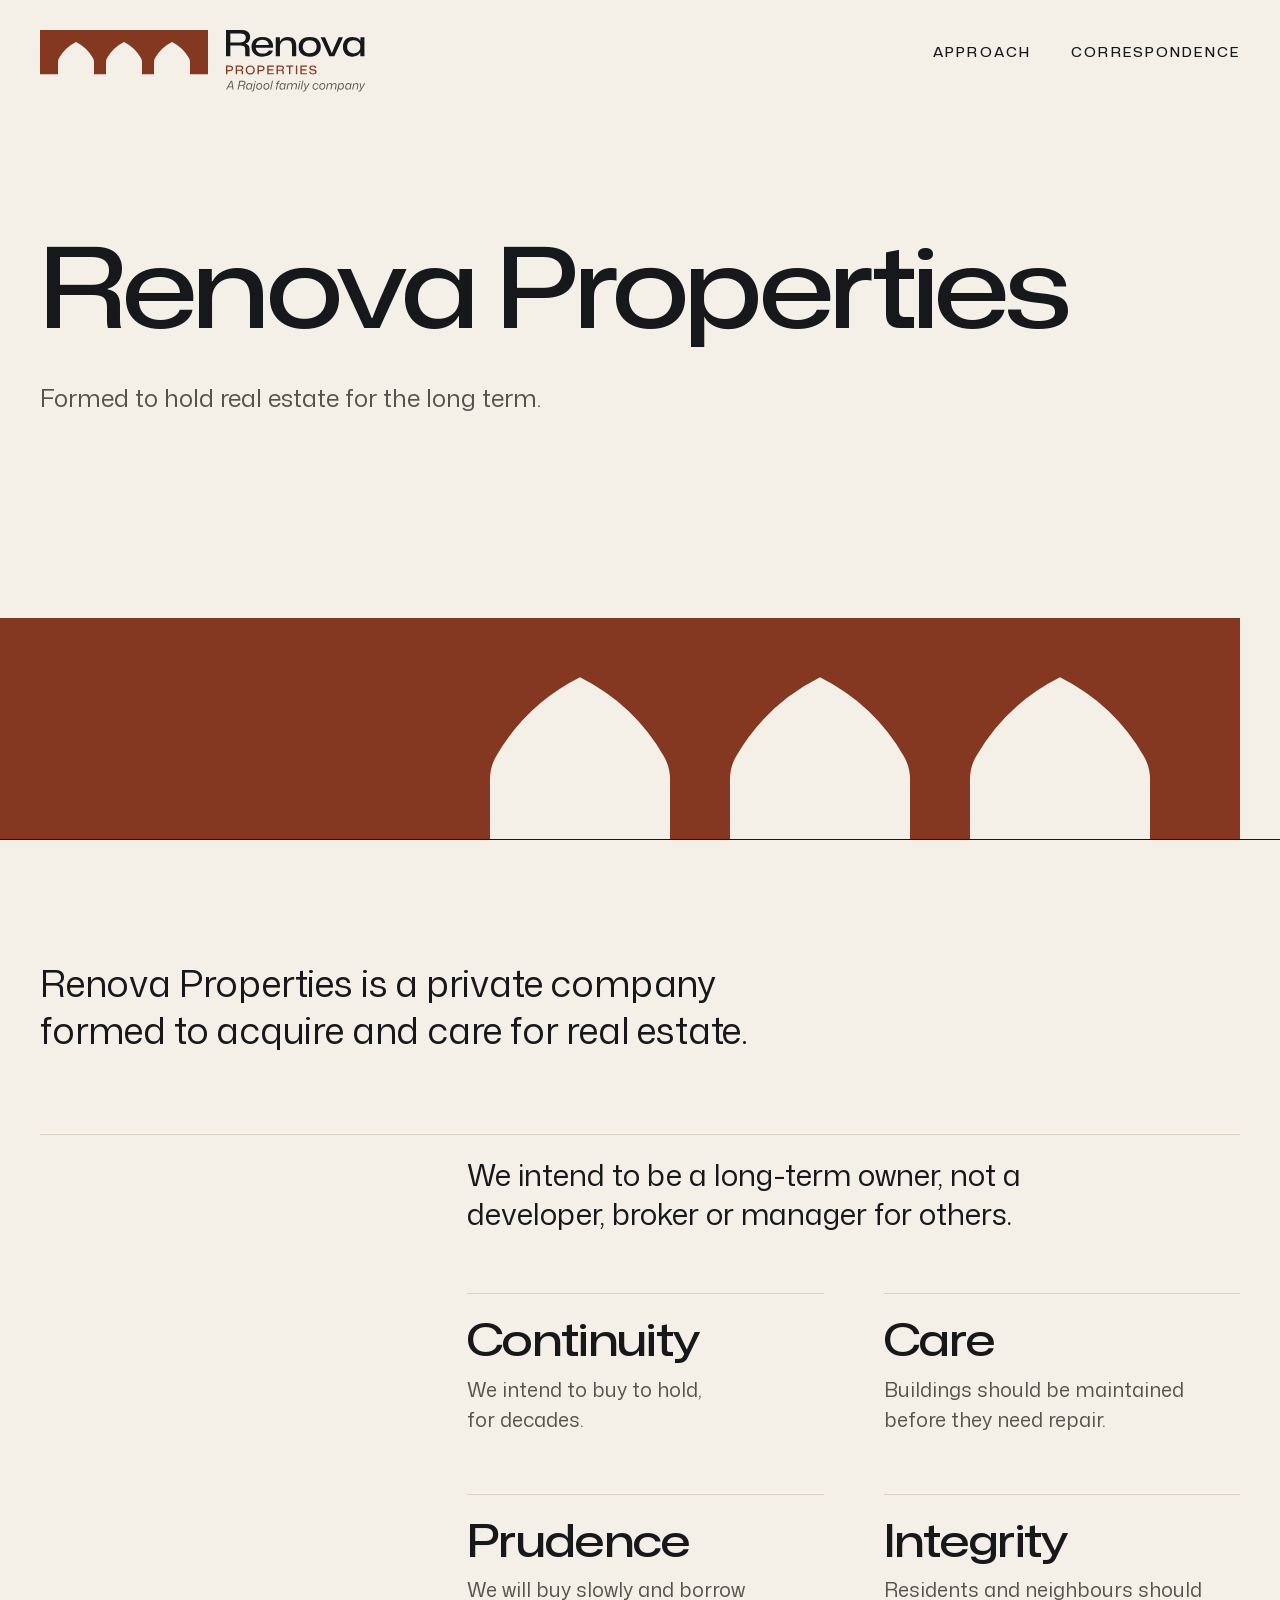
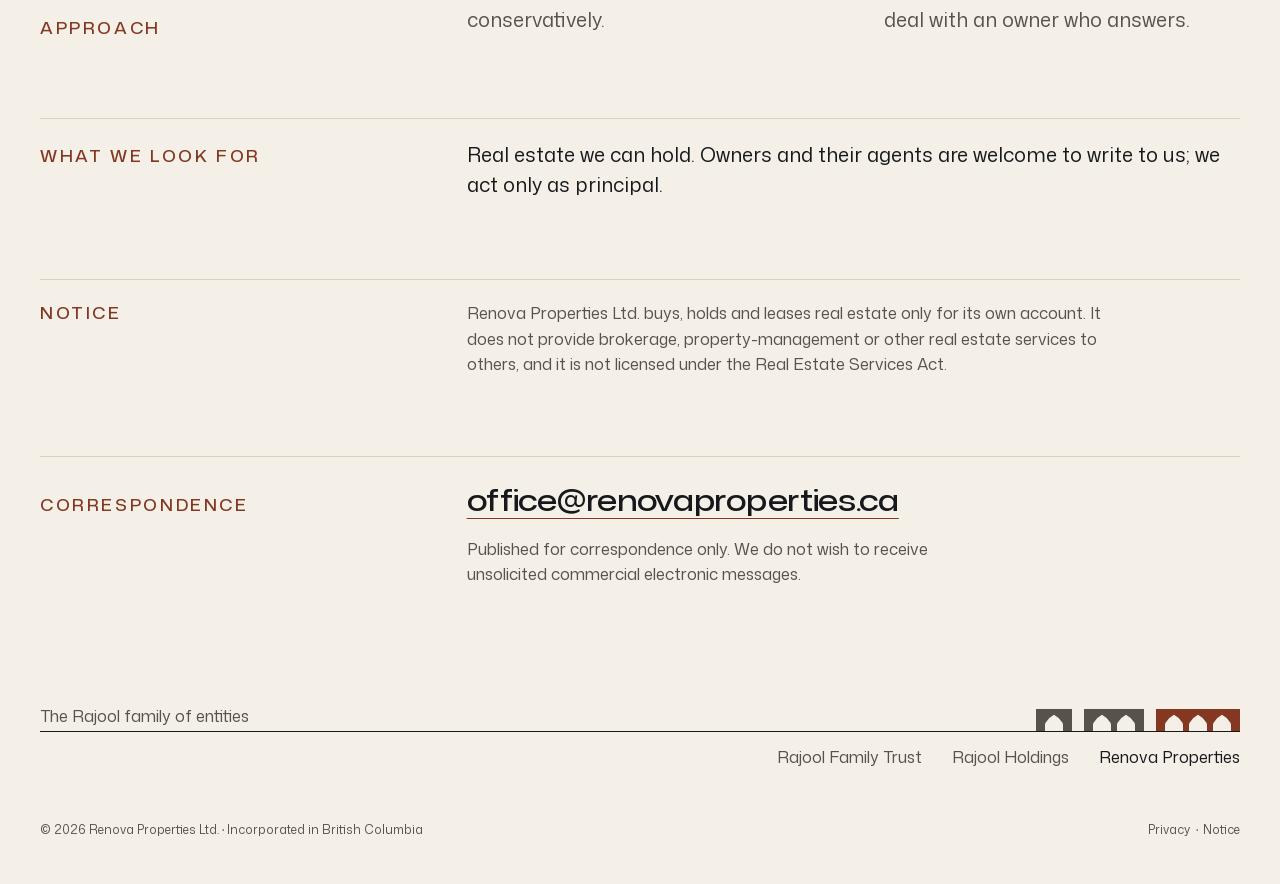
==== index.html @ f74202e7 "Publish site (source 63369d2)" ====
<!doctype html>
<html lang="en-CA">
<head>
<meta charset="utf-8">
<meta http-equiv="Content-Security-Policy" content="default-src 'none'; style-src 'self'; font-src 'self'; img-src 'self'; base-uri 'none'; form-action 'none'; upgrade-insecure-requests">
<meta name="viewport" content="width=device-width, initial-scale=1">
<meta name="referrer" content="strict-origin-when-cross-origin">
<title>Renova Properties</title>
<meta name="description" content="A private British Columbia company formed to acquire, care for and hold real estate for the long term.">
<meta name="robots" content="noindex">
<link rel="canonical" href="https://renovaproperties.ca/">
<meta property="og:type" content="website">
<meta property="og:site_name" content="Renova Properties">
<meta property="og:title" content="Renova Properties">
<meta property="og:description" content="A private British Columbia company formed to acquire, care for and hold real estate for the long term.">
<meta property="og:url" content="https://renovaproperties.ca/">
<meta property="og:locale" content="en_CA">
<meta property="og:image" content="https://renovaproperties.ca/assets/og.png?v=f9cfff2ec0">
<meta property="og:image:type" content="image/png">
<meta property="og:image:width" content="1200">
<meta property="og:image:height" content="630">
<meta property="og:image:alt" content="Renova Properties">
<meta name="twitter:card" content="summary_large_image">
<script type="application/ld+json">{"@context":"https://schema.org","@graph":[{"@type":"Corporation","@id":"https://renovaproperties.ca/#organization","name":"Renova Properties","legalName":"Renova Properties Ltd.","url":"https://renovaproperties.ca/","email":"office\u0040renovaproperties.ca","logo":"https://renovaproperties.ca/apple-touch-icon.png","description":"A private British Columbia company formed to acquire, care for and hold real estate for the long term."},{"@type":"WebSite","@id":"https://renovaproperties.ca/#website","name":"Renova Properties","url":"https://renovaproperties.ca/","publisher":{"@id":"https://renovaproperties.ca/#organization"}}]}</script>
<meta name="color-scheme" content="light dark">
<meta name="theme-color" content="#F4F0E8" media="(prefers-color-scheme: light)">
<meta name="theme-color" content="#111315" media="(prefers-color-scheme: dark)">
<link rel="preload" href="./assets/fonts/monasans-expanded-500-latin.woff2?v=4d032e9714" as="font" type="font/woff2" crossorigin>
<link rel="preload" href="./assets/fonts/monasans-text-400-latin.woff2?v=869398f5a4" as="font" type="font/woff2" crossorigin>
<link rel="stylesheet" href="./assets/site.css?v=4d3940e1ae">
<link rel="icon" href="./favicon.ico?v=f372b1e58c" sizes="32x32">
<link rel="icon" href="./icon.svg?v=c2fe172650" type="image/svg+xml">
<link rel="apple-touch-icon" href="./apple-touch-icon.png?v=fc18b44050">

</head>
<body>
<a class="skip-link" href="#main">Skip to content</a>
<header class="site-header">
<div class="wrap site-header__inner">
<a class="site-mark" href="./" aria-current="page"><svg viewBox="0 0 815 155" width="326" height="62" role="img" aria-label="Renova Properties, a Rajool family company"><title>Renova Properties, a Rajool family company</title><path class="mark" fill="#843821" fill-rule="evenodd" d="M0 110.83V0H420V110.83H375V80.83A22.5 22.5 0 0 0 371.99 69.58A100.44 100.44 0 0 0 330 30A100.44 100.44 0 0 0 288.01 69.58A22.5 22.5 0 0 0 285 80.83V110.83H255V80.83A22.5 22.5 0 0 0 251.99 69.58A100.44 100.44 0 0 0 210 30A100.44 100.44 0 0 0 168.01 69.58A22.5 22.5 0 0 0 165 80.83V110.83H135V80.83A22.5 22.5 0 0 0 131.99 69.58A100.44 100.44 0 0 0 90 30A100.44 100.44 0 0 0 48.01 69.58A22.5 22.5 0 0 0 45 80.83V110.83Z"/><path class="name" fill="#16181B" d="M465 65.76v-65.76h38.7q4.42 0 7.85 0.77t6.04 2.3 4.33 3.74 2.58 4.96 0.85 6q0 6.32-3.11 10.51t-8.8 5.82v0.54q3.61 0.54 5.91 2.17t3.39 4.23q1.08 2.62 1.08 6.32v11.73q0 1.71 0.13 3.29t0.77 3.38h-11q-0.46-1.53-0.59-3.16t-0.14-3.6v-9.93q0-3.42-0.99-5.68t-3.52-3.29-7.12-1.04h-26.61v-8.12h25.79q7.67 0 10.78-3.2t3.12-8.35q0-2.97-1-5.05t-2.84-3.38-4.37-1.89-5.69-0.59h-24.71v57.28zm91.2 0.81q-8.48 0-14.66-3.06t-9.51-8.53-3.34-12.85q0-7.67 3.34-13.22t9.56-8.57 14.52-3.02q8.93 0 15.07 3.29t9.15 9.25q3.03 5.95 2.3 14.25h-43.12q0.19 4.69 2.31 8.03t5.95 5.1 8.88 1.76q5.69 0 9.93-2.21t5.32-5.82h10.28q-0.9 4.78-4.46 8.3t-9.11 5.41-12.41 1.89zm-16.87-27.96l-0.54-0.9h34.01l-0.72 0.81q0.09-4.42-1.89-7.53t-5.55-4.74-8.53-1.62-8.66 1.71-5.73 4.87-2.39 7.4zm50.07 27.15v-47.72h10.19l0.27 9.83h0.64q2.61-5.14 7.89-7.84t11.41-2.71q4.6 0 8.39 1.17t6.54 3.75 4.28 6.85q1.54 4.29 1.54 10.51v26.16h-10.47v-24.35q0-5.42-1.44-8.98t-4.46-5.28-7.72-1.71q-4.96 0-8.7 2.12t-5.82 5.82-2.08 8.75v23.63zm84.98 0.9q-6.32 0-11.42-1.71t-8.75-4.92-5.63-7.75q-1.99-4.56-1.99-10.24 0-7.67 3.48-13.22t9.69-8.52q6.23-2.98 14.62-2.98 6.22 0 11.32 1.67t8.75 4.92 5.64 7.8 1.98 10.33q0 7.48-3.43 13.03t-9.65 8.57-14.61 3.02zm0-8.3q5.32 0 9.2-1.98t5.95-5.68 2.08-8.66q0-3.79-1.18-6.86t-3.42-5.23q-2.26-2.17-5.46-3.29t-7.17-1.13q-5.42 0-9.25 1.98t-5.95 5.73-2.12 8.8q0 3.7 1.21 6.72t3.43 5.18 5.41 3.3q3.21 1.12 7.27 1.12zm48.98 7.4l-21.74-47.72h10.91l11.46 26.34 5.32 13.26h0.63l5.24-13.26 11.45-26.34h10.83l-21.65 47.72zm57.64 0.81q-5.32 0-9.69-1.71t-7.49-4.96-4.83-7.8-1.71-10.15q0-7.58 2.97-13.13t8.35-8.52 12.4-2.98q4.96 0 8.75 1.22t6.5 3.38 4.15 5.05h0.54l0.27-8.93h9.92v47.72h-10.37v-9.38h-0.54q-2.26 4.6-7.45 7.4t-11.77 2.79zm2.98-8.11q5.23 0 8.98-2.08t5.72-5.5q1.99-3.43 1.99-7.4v-3.61q0-3.88-1.99-7.17t-5.72-5.28q-3.75-1.98-8.98-1.98-4.87 0-8.48 1.94t-5.64 5.59-2.03 8.98q0 5.05 2.03 8.79t5.64 5.73 8.48 1.99z"/><path class="descriptor" fill="#843821" d="M465 110.83v-21.87h9.72q2.64 0 4.43 0.84t2.7 2.38 0.91 3.71q0 2.22-0.99 3.78t-2.8 2.37-4.28 0.81h-6.63v-2.64h6.33q2.46 0 3.68-1.16t1.21-3.07q0-2.07-1.29-3.12t-3.6-1.05h-6.66l0.69-0.69v19.71zm24.36 0v-21.87h11.64q1.38 0 2.51 0.25t1.97 0.75q0.86 0.5 1.44 1.2t0.87 1.64 0.29 2.07q0 2.04-1.04 3.43t-2.92 1.94v0.18q1.23 0.21 2.01 0.75t1.13 1.42 0.34 2.12v3.81q0 0.57 0.05 1.14t0.28 1.17h-3.48q-0.18-0.48-0.22-1.05t-0.05-1.29v-3.21q0-1.14-0.33-1.88t-1.17-1.11-2.4-0.37h-7.86v-2.67h7.68q2.46 0 3.48-1.08t1.02-2.76q0-0.99-0.31-1.68t-0.92-1.14-1.42-0.65q-0.83-0.19-1.85-0.19h-7.32v19.08zm36.24 0.27q-2.61 0-4.71-0.78t-3.6-2.25-2.28-3.54-0.78-4.62q0-2.58 0.8-4.65t2.27-3.53q1.49-1.45 3.59-2.23t4.71-0.78 4.69 0.78 3.59 2.25 2.29 3.52q0.8 2.06 0.8 4.64 0 2.55-0.8 4.62t-2.29 3.54-3.59 2.25q-2.08 0.78-4.69 0.78zm0-2.88q2.43 0 4.19-1.01t2.71-2.86 0.96-4.44q0-1.98-0.55-3.53t-1.58-2.61-2.47-1.62q-1.46-0.55-3.26-0.55-2.43 0-4.18 0.97t-2.72 2.84-0.96 4.5q0 1.95 0.55 3.49t1.58 2.63 2.48 1.63q1.45 0.56 3.25 0.56zm18.09 2.61v-21.87h9.72q2.64 0 4.43 0.84t2.7 2.38 0.91 3.71q0 2.22-0.99 3.78t-2.8 2.37-4.28 0.81h-6.63v-2.64h6.33q2.46 0 3.68-1.16t1.21-3.07q0-2.07-1.29-3.12t-3.6-1.05h-6.66l0.69-0.69v19.71zm24.36 0v-21.87h16.62v2.88h-14.04l0.84-0.87v17.85l-0.84-0.87h14.07v2.88zm2.64-9.81v-2.67h12.51v2.67zm20.58 9.81v-21.87h11.64q1.38 0 2.51 0.25t1.98 0.75 1.44 1.2 0.86 1.64q0.29 0.93 0.29 2.07 0 2.04-1.04 3.43t-2.92 1.94v0.18q1.23 0.21 2.01 0.75t1.13 1.42 0.34 2.12v3.81q0 0.57 0.04 1.14t0.29 1.17h-3.48q-0.18-0.48-0.22-1.05t-0.05-1.29v-3.21q0-1.14-0.33-1.88t-1.17-1.11-2.4-0.37h-7.86v-2.67h7.68q2.46 0 3.48-1.08t1.02-2.76q0-0.99-0.32-1.68t-0.91-1.14-1.42-0.65-1.85-0.19h-7.32v19.08zm31.29 0v-19.35h3.42v19.35zm-7.35-18.96v-2.91h18.21v2.91zm24.45 18.96v-21.87h3.42v21.87zm11.25 0v-21.87h16.62v2.88h-14.04l0.84-0.87v17.85l-0.84-0.87h14.07v2.88zm2.64-9.81v-2.67h12.51v2.67zm28.68 10.08q-3.21 0-5.28-0.92t-3.09-2.52-1.08-3.67h3.57q0.06 1.44 0.72 2.46t1.98 1.54 3.27 0.53q1.77 0 3-0.41t1.86-1.2 0.63-1.96q0-1.02-0.36-1.67t-1.11-1.03-1.92-0.66-2.76-0.51q-1.98-0.3-3.52-0.72t-2.61-1.1-1.64-1.72-0.57-2.58q0-1.95 1.07-3.35t3.01-2.14 4.62-0.75 4.56 0.78 2.93 2.22q1.03 1.44 1.09 3.42h-3.48q-0.06-1.35-0.72-2.21t-1.81-1.27-2.72-0.42q-1.59 0-2.7 0.4t-1.71 1.14-0.6 1.79q0 1.2 0.61 1.84t1.97 1.01 3.54 0.69q1.8 0.24 3.33 0.63t2.67 1.08 1.77 1.86 0.63 3.03q0 1.92-1.05 3.36t-3.07 2.23-5.03 0.8z"/><path class="endorsement" fill="#57534C" d="M465 148.83l12.36-21.87h3.12l3.42 21.87h-2.46l-2.46-16.35-0.45-2.94h-0.15l-1.53 2.85-9.24 16.44zm5.34-5.4l1.02-2.04h9.33l0.24 2.04zm23.61 5.4l4.53-21.87h9q1.83 0 3.05 0.48t1.93 1.24 1.02 1.65 0.33 1.77-0.12 1.58q-0.36 1.74-1.59 2.94t-3.09 1.65l-0.03 0.18q1.05 0.33 1.65 0.97t0.75 1.56-0.12 2.15l-0.75 3.51q-0.21 0.96-0.22 1.41t0.07 0.78h-2.55q-0.09-0.36-0.01-0.9t0.25-1.32l0.66-3.24q0.33-1.47 0.06-2.31t-0.94-1.19-1.64-0.34h-8.1l0.42-2.13h7.56q2.01 0 3.33-0.96t1.68-2.61q0.15-0.57 0.12-1.37t-0.4-1.57-1.31-1.29-2.64-0.51h-6.27l-4.11 19.74zm26.88 0.3q-1.32 0-2.35-0.5t-1.77-1.42-1.08-2.21q-0.35-1.27-0.29-2.83 0.09-2.88 1.07-4.98t2.68-3.24 4.02-1.14q1.29 0 2.32 0.46t1.76 1.31 0.99 1.95h0.18l0.84-3.45h2.28l-3.3 15.75h-2.28l0.48-2.76-0.12-0.03q-0.84 1.56-2.28 2.32t-3.15 0.77zm0.99-2.04q1.41 0 2.49-0.57t1.82-1.64 1.03-2.44l0.33-1.62q0.39-1.77 0.02-3.12t-1.4-2.1-2.58-0.75q-1.74 0-2.99 0.91t-1.93 2.52-0.75 3.74q-0.06 1.53 0.41 2.68t1.36 1.77 2.19 0.62zm6.54 6.75l0.39-1.92h1.11q1.29 0 1.92-0.54t0.93-1.92l3.42-16.38h2.4l-3.51 16.8q-0.27 1.35-0.9 2.22t-1.59 1.3-2.25 0.44zm9.72-23.46q-0.63 0-1.02-0.36t-0.39-0.93q0-0.63 0.45-1.04t1.17-0.4q0.63 0 1.02 0.34t0.39 0.95q0 0.63-0.43 1.03t-1.19 0.41zm8.88 18.75q-1.56 0-2.78-0.53t-2.06-1.5q-0.86-0.97-1.26-2.32t-0.29-3q0.09-2.64 1.17-4.67t2.96-3.18 4.33-1.15q1.53 0 2.75 0.52t2.05 1.49 1.23 2.31 0.3 3.03q-0.12 2.64-1.2 4.66t-2.92 3.18-4.28 1.16zm0.15-2.01q1.74 0 3.05-0.92t2.05-2.56 0.84-3.81q0.06-1.2-0.22-2.13t-0.84-1.59-1.35-0.99-1.79-0.33q-1.74 0-3.03 0.9t-2.04 2.55-0.84 3.87q-0.03 1.2 0.24 2.14t0.81 1.58 1.34 0.96 1.78 0.33zm17.94 2.01q-1.56 0-2.77-0.53t-2.07-1.5-1.26-2.32-0.29-3q0.09-2.64 1.17-4.67t2.96-3.18 4.33-1.15q1.53 0 2.75 0.52t2.05 1.49 1.23 2.31 0.3 3.03q-0.12 2.64-1.2 4.66t-2.92 3.18-4.28 1.16zm0.15-2.01q1.74 0 3.05-0.92t2.05-2.56 0.84-3.81q0.06-1.2-0.22-2.13t-0.84-1.59-1.35-0.99-1.79-0.33q-1.74 0-3.03 0.9t-2.04 2.55-0.84 3.87q-0.03 1.2 0.24 2.14t0.81 1.58 1.34 0.96 1.78 0.33zm10.29 1.71l4.53-21.87h2.4l-4.56 21.87zm14.07 0l2.88-13.8h-2.55l0.42-1.95h2.55l0.63-3.03q0.33-1.56 1.35-2.33t2.7-0.76h2.4l-0.42 1.95h-1.62q-0.93 0-1.42 0.37t-0.68 1.22l-0.54 2.58h3.09l-0.42 1.95h-3.09l-2.88 13.8zm14.67 0.3q-1.32 0-2.35-0.5t-1.77-1.42-1.08-2.21q-0.35-1.27-0.29-2.83 0.09-2.88 1.07-4.98t2.68-3.24 4.02-1.14q1.29 0 2.33 0.46t1.75 1.31 0.99 1.95h0.18l0.84-3.45h2.28l-3.3 15.75h-2.28l0.48-2.76-0.12-0.03q-0.84 1.56-2.28 2.32t-3.15 0.77zm0.99-2.04q1.41 0 2.49-0.57t1.82-1.64 1.03-2.44l0.33-1.62q0.39-1.77 0.02-3.12t-1.4-2.1-2.58-0.75q-1.74 0-2.99 0.91t-1.93 2.52-0.75 3.74q-0.06 1.53 0.41 2.68t1.36 1.77 2.19 0.62zm10.95 1.74l3.3-15.75h2.25l-0.45 2.85h0.18q0.93-1.5 2.39-2.33t3.16-0.82q1.86 0 3.08 0.97t1.45 2.81h0.24q1.02-1.95 2.63-2.87t3.43-0.91q1.74 0 2.93 0.79t1.6 2.37-0.09 3.92l-1.86 8.97h-2.4l1.8-8.61q0.36-1.71 0.15-2.91t-1.01-1.83-2.2-0.63q-1.35 0-2.46 0.63t-1.86 1.77-1.08 2.67l-1.86 8.91h-2.43l1.8-8.61q0.36-1.77 0.14-2.96t-0.99-1.8-2.15-0.61q-1.29 0-2.4 0.6t-1.89 1.72-1.11 2.72l-1.86 8.94zm28.47 0l3.27-15.75h2.43l-3.33 15.75zm5.22-18.45q-0.63 0-1.02-0.36t-0.39-0.93q0-0.63 0.45-1.04t1.17-0.4q0.63 0 1.02 0.34t0.39 0.95q0 0.63-0.44 1.03t-1.18 0.41zm1.77 18.45l4.53-21.87h2.4l-4.56 21.87zm5.07 5.01l0.42-2.04h0.9q0.84 0 1.49-0.14t1.15-0.54 0.99-1.21l1.56-2.58-0.06 1.08-2.97-15.33h2.46l1.2 7.5 0.78 4.83h0.18l2.64-4.83 4.05-7.5h2.73l-10.2 17.46q-0.72 1.23-1.51 1.96t-1.83 1.04-2.48 0.3zm31.08-4.71q-1.56 0-2.77-0.51t-2.06-1.49-1.24-2.34q-0.41-1.36-0.29-3.04 0.06-1.77 0.66-3.39t1.68-2.88 2.61-1.98 3.51-0.72q1.83 0 3.23 0.72t2.17 1.99 0.78 2.96h-2.28q-0.03-1.08-0.55-1.91t-1.43-1.29-2.1-0.46q-1.47 0-2.58 0.61t-1.83 1.68-1.09 2.42-0.41 2.82q0 1.53 0.5 2.61t1.42 1.63 2.22 0.56q1.26 0 2.27-0.44t1.71-1.23 1.03-1.9h2.34q-0.36 1.71-1.45 2.95t-2.66 1.94-3.39 0.69zm16.89 0q-1.56 0-2.77-0.53t-2.07-1.5-1.26-2.32-0.29-3q0.09-2.64 1.17-4.67t2.96-3.18 4.33-1.15q1.53 0 2.75 0.52t2.05 1.49 1.23 2.31 0.3 3.03q-0.12 2.64-1.2 4.66t-2.92 3.18-4.28 1.16zm0.15-2.01q1.74 0 3.05-0.92t2.05-2.56 0.84-3.81q0.06-1.2-0.22-2.13t-0.84-1.59-1.35-0.99-1.79-0.33q-1.74 0-3.03 0.9t-2.04 2.55-0.84 3.87q-0.03 1.2 0.24 2.14t0.81 1.58 1.34 0.96 1.78 0.33zm10.29 1.71l3.3-15.75h2.25l-0.45 2.85h0.18q0.93-1.5 2.39-2.33t3.16-0.82q1.86 0 3.08 0.97t1.45 2.81h0.24q1.02-1.95 2.63-2.87t3.43-0.91q1.74 0 2.93 0.79t1.6 2.37-0.09 3.92l-1.86 8.97h-2.4l1.8-8.61q0.36-1.71 0.15-2.91t-1-1.83-2.21-0.63q-1.35 0-2.46 0.63t-1.86 1.77-1.08 2.67l-1.86 8.91h-2.43l1.8-8.61q0.36-1.77 0.14-2.96t-0.99-1.8-2.15-0.61q-1.29 0-2.4 0.6t-1.89 1.72-1.11 2.72l-1.86 8.94zm27.42 5.01l4.32-20.76h2.28l-0.48 2.79h0.12q0.87-1.53 2.31-2.31t3.12-0.78q1.32 0 2.36 0.49t1.77 1.43 1.08 2.2q0.34 1.28 0.28 2.87-0.06 2.85-1.05 4.93t-2.7 3.24-4.02 1.16q-1.26 0-2.31-0.47t-1.75-1.3-1.01-1.95h-0.15l-1.74 8.46zm9.03-6.78q1.74 0 2.99-0.9t1.93-2.52 0.72-3.75q0.06-1.56-0.39-2.69t-1.34-1.75-2.2-0.63q-1.41 0-2.5 0.58t-1.82 1.62-1.02 2.45l-0.33 1.62q-0.36 1.77 0 3.12t1.38 2.1 2.58 0.75zm16.89 2.07q-1.32 0-2.35-0.5t-1.77-1.42-1.08-2.21q-0.35-1.27-0.29-2.83 0.09-2.88 1.07-4.98t2.68-3.24 4.02-1.14q1.29 0 2.33 0.46t1.75 1.31 0.99 1.95h0.18l0.84-3.45h2.28l-3.3 15.75h-2.28l0.48-2.76-0.12-0.03q-0.84 1.56-2.28 2.32t-3.15 0.77zm0.99-2.04q1.41 0 2.49-0.57t1.82-1.64 1.03-2.44l0.33-1.62q0.39-1.77 0.02-3.12t-1.4-2.1-2.58-0.75q-1.74 0-2.98 0.91t-1.94 2.52-0.75 3.74q-0.06 1.53 0.41 2.68t1.36 1.77 2.19 0.62zm10.95 1.74l3.27-15.75h2.22l-0.42 2.85h0.18q0.96-1.59 2.49-2.37t3.12-0.78q1.26 0 2.24 0.45t1.57 1.33 0.78 2.22-0.21 3.14l-1.86 8.91h-2.4l1.8-8.67q0.36-1.71 0.15-2.9t-1-1.81-2.21-0.63q-1.32 0-2.44 0.63t-1.92 1.75-1.1 2.66l-1.89 8.97zm15.21 5.01l0.42-2.04h0.9q0.84 0 1.49-0.14t1.15-0.54 0.99-1.21l1.56-2.58-0.06 1.08-2.97-15.33h2.46l1.2 7.5 0.78 4.83h0.18l2.64-4.83 4.05-7.5h2.73l-10.2 17.46q-0.72 1.23-1.51 1.96t-1.83 1.04-2.48 0.3z"/></svg></a>
<nav class="site-nav" aria-label="Sections">
<ul class="site-nav__list" role="list"><li><a href="./#approach">Approach</a></li><li><a href="./#correspondence">Correspondence</a></li></ul>
<details class="site-menu">
<summary>Menu</summary>
<ul role="list"><li><a href="./#approach">Approach</a></li><li><a href="./#correspondence">Correspondence</a></li></ul>
</details>
</nav>
</div>
</header>

<main id="main" tabindex="-1">
<section class="hero">
<div class="wrap hero__text">
<h1 class="hero__name">Renova Properties</h1>
<p class="hero__line">Formed to hold real&nbsp;estate for the long&nbsp;term.</p>
</div>
<div class="bridge"><div class="wrap bridge__wrap"><svg class="span-bar" viewBox="0 0 420 110.5" aria-hidden="true"><path class="mark" d="M-5000 110.5V0H420V110.5H375V80.5A22.5 22.5 0 0 0 371.99 69.25A100.44 100.44 0 0 0 330 29.67A100.44 100.44 0 0 0 288.01 69.25A22.5 22.5 0 0 0 285 80.5V110.5H255V80.5A22.5 22.5 0 0 0 251.99 69.25A100.44 100.44 0 0 0 210 29.67A100.44 100.44 0 0 0 168.01 69.25A22.5 22.5 0 0 0 165 80.5V110.5H135V80.5A22.5 22.5 0 0 0 131.99 69.25A100.44 100.44 0 0 0 90 29.67A100.44 100.44 0 0 0 48.01 69.25A22.5 22.5 0 0 0 45 80.5V110.5Z"/></svg></div></div>
</section>

<div class="wrap statement">
<p>Renova Properties is a private company formed to acquire and care for real&nbsp;estate.</p>
</div>

<section class="section" id="approach">
<div class="wrap section__grid">
<h2>Approach</h2>
<div class="section__body">
<p class="section__lead">We intend to be a long-term owner, not a developer, broker or manager for others.</p>
<dl class="principles">
<div><dt>Continuity</dt><dd>We intend to buy to hold, for decades.</dd></div>
<div><dt>Care</dt><dd>Buildings should be maintained before they need repair.</dd></div>
<div><dt>Prudence</dt><dd>We will buy slowly and borrow conservatively.</dd></div>
<div><dt>Integrity</dt><dd>Residents and neighbours should deal with an owner who answers.</dd></div>
</dl>
</div>
</div>
</section>

<section class="section" id="what-we-look-for">
<div class="wrap section__grid">
<h2>What we look for</h2>
<div class="prose"><p>Real estate we can hold. Owners and their agents are welcome to write to us; we act only as principal.</p></div>
</div>
</section>

<section class="section section--small" id="notice">
<div class="wrap section__grid">
<h2>Notice</h2>
<div class="prose"><p>Renova Properties Ltd. buys, holds and leases real estate only for its own account. It does not provide brokerage, property-management or other real estate services to others, and it is not licensed under the Real Estate Services Act.</p></div>
</div>
</section>

<section class="section" id="correspondence">
<div class="wrap section__grid">
<h2>Correspondence</h2>
<div class="prose">
<p class="mailbox"><a href="&#109;&#97;&#105;&#108;&#116;&#111;&#58;&#111;&#102;&#102;&#105;&#99;&#101;&#64;&#114;&#101;&#110;&#111;&#118;&#97;&#112;&#114;&#111;&#112;&#101;&#114;&#116;&#105;&#101;&#115;&#46;&#99;&#97;">&#111;&#102;&#102;&#105;&#99;&#101;&#64;&#114;&#101;&#110;&#111;&#118;&#97;&#112;&#114;&#111;&#112;&#101;&#114;&#116;&#105;&#101;&#115;&#46;&#99;&#97;</a></p>
<p class="casl">Published for correspondence only. We do not wish to receive unsolicited commercial electronic messages.</p>

</div>
</div>
</section>


</main>
<footer class="site-footer">
<div class="wrap">
<div class="family">
<p class="family__line">The Rajool family of entities</p>
<svg class="family__strip" viewBox="0 0.83 1020 110" width="204" height="22" aria-hidden="true"><path class="mark trust" fill="#1F5544" fill-rule="evenodd" d="M0 110.83V0H180V110.83H135V80.83A22.5 22.5 0 0 0 131.99 69.58A100.44 100.44 0 0 0 90 30A100.44 100.44 0 0 0 48.01 69.58A22.5 22.5 0 0 0 45 80.83V110.83Z"/><path class="mark holdings" fill="#2A3F86" fill-rule="evenodd" d="M240 110.83V0H540V110.83H495V80.83A22.5 22.5 0 0 0 491.99 69.58A100.44 100.44 0 0 0 450 30A100.44 100.44 0 0 0 408.01 69.58A22.5 22.5 0 0 0 405 80.83V110.83H375V80.83A22.5 22.5 0 0 0 371.99 69.58A100.44 100.44 0 0 0 330 30A100.44 100.44 0 0 0 288.01 69.58A22.5 22.5 0 0 0 285 80.83V110.83Z"/><path class="mark renova current" fill="#843821" fill-rule="evenodd" d="M600 110.83V0H1020V110.83H975V80.83A22.5 22.5 0 0 0 971.99 69.58A100.44 100.44 0 0 0 930 30A100.44 100.44 0 0 0 888.01 69.58A22.5 22.5 0 0 0 885 80.83V110.83H855V80.83A22.5 22.5 0 0 0 851.99 69.58A100.44 100.44 0 0 0 810 30A100.44 100.44 0 0 0 768.01 69.58A22.5 22.5 0 0 0 765 80.83V110.83H735V80.83A22.5 22.5 0 0 0 731.99 69.58A100.44 100.44 0 0 0 690 30A100.44 100.44 0 0 0 648.01 69.58A22.5 22.5 0 0 0 645 80.83V110.83Z"/></svg>
</div>
<ul class="family__names" role="list"><li><a href="https://rajoolfamilytrust.ca/">Rajool Family Trust</a></li><li><a href="https://rajoolholdings.ca/">Rajool Holdings</a></li><li><a href="https://renovaproperties.ca/" aria-current="page">Renova Properties</a></li></ul>
<div class="legal">
<p class="legal__name"><span>© 2026 Renova Properties Ltd.</span><span class="sep"> · </span><span>Incorporated in British Columbia</span></p>
<ul class="legal__links" role="list">
<li><a href="./privacy/">Privacy</a></li>
<li><a href="./#notice">Notice</a></li>
</ul>
</div>
</div>
</footer>

</body>
</html>
---- assets/site.css ----
@layer reset, tokens, base, layout, components, utilities;
@font-face {
  font-family: "Mona Sans Expanded";
  font-style: normal;
  font-weight: 500;
  font-display: swap;
  src: url("fonts/monasans-expanded-500-latin-ext.woff2?v=0ff20db045") format("woff2");
  unicode-range: U+0100-02BA, U+02BD-02C5, U+02C7-02CC, U+02CE-02D7, U+02DD-02FF, U+0304, U+0308, U+0329, U+1D00-1DBF, U+1E00-1E9F, U+1EF2-1EFF, U+2020, U+20A0-20AB, U+20AD-20C4, U+2113, U+2C60-2C7F, U+A720-A7FF;
}
@font-face {
  font-family: "Mona Sans Expanded";
  font-style: normal;
  font-weight: 500;
  font-display: swap;
  src: url("fonts/monasans-expanded-500-latin.woff2?v=4d032e9714") format("woff2");
  unicode-range: U+0000-00FF, U+0131, U+0152-0153, U+02BB-02BC, U+02C6, U+02DA, U+02DC, U+0304, U+0308, U+0329, U+2000-206F, U+20AC, U+2122, U+2191, U+2193, U+2212, U+2215, U+FEFF, U+FFFD;
}
@font-face {
  font-family: "Mona Sans SemiExpanded";
  font-style: normal;
  font-weight: 500;
  font-display: swap;
  src: url("fonts/monasans-semiexpanded-500-latin-ext.woff2?v=015ec00944") format("woff2");
  unicode-range: U+0100-02BA, U+02BD-02C5, U+02C7-02CC, U+02CE-02D7, U+02DD-02FF, U+0304, U+0308, U+0329, U+1D00-1DBF, U+1E00-1E9F, U+1EF2-1EFF, U+2020, U+20A0-20AB, U+20AD-20C4, U+2113, U+2C60-2C7F, U+A720-A7FF;
}
@font-face {
  font-family: "Mona Sans SemiExpanded";
  font-style: normal;
  font-weight: 500;
  font-display: swap;
  src: url("fonts/monasans-semiexpanded-500-latin.woff2?v=79d76f1848") format("woff2");
  unicode-range: U+0000-00FF, U+0131, U+0152-0153, U+02BB-02BC, U+02C6, U+02DA, U+02DC, U+0304, U+0308, U+0329, U+2000-206F, U+20AC, U+2122, U+2191, U+2193, U+2212, U+2215, U+FEFF, U+FFFD;
}
@font-face {
  font-family: "Mona Sans";
  font-style: normal;
  font-weight: 400;
  font-display: swap;
  src: url("fonts/monasans-text-400-latin-ext.woff2?v=d0cb6b23a5") format("woff2");
  unicode-range: U+0100-02BA, U+02BD-02C5, U+02C7-02CC, U+02CE-02D7, U+02DD-02FF, U+0304, U+0308, U+0329, U+1D00-1DBF, U+1E00-1E9F, U+1EF2-1EFF, U+2020, U+20A0-20AB, U+20AD-20C4, U+2113, U+2C60-2C7F, U+A720-A7FF;
}
@font-face {
  font-family: "Mona Sans";
  font-style: normal;
  font-weight: 400;
  font-display: swap;
  src: url("fonts/monasans-text-400-latin.woff2?v=869398f5a4") format("woff2");
  unicode-range: U+0000-00FF, U+0131, U+0152-0153, U+02BB-02BC, U+02C6, U+02DA, U+02DC, U+0304, U+0308, U+0329, U+2000-206F, U+20AC, U+2122, U+2191, U+2193, U+2212, U+2215, U+FEFF, U+FFFD;
}
@layer tokens {
:root {
  color-scheme: light dark;
  --paper:         oklch(95.6% 0.011 84.6);
  --paper-raised:  oklch(98.3% 0.006 84.6);
  --stone:         oklch(86.3% 0.019 83.1);
  --ink-2:         oklch(44.4% 0.012 81.8);
  --ink:           oklch(20.8% 0.007 258.4);
  --night:         oklch(18.5% 0.005 248.1);
  --night-raised:  oklch(23.3% 0.007 248.1);
  --night-stone:   oklch(35.8% 0.007 248.0);
  --night-ink-2:   oklch(71.4% 0.018 84.6);
  --night-ink:     oklch(92.7% 0.016 82.8);
  --cypress-700:   oklch(40.8% 0.064 169.3);
  --cypress-300:   oklch(76.4% 0.060 165.0);
  --lapis-700:     oklch(39.3% 0.122 268.0);
  --lapis-300:     oklch(77.6% 0.080 270.9);
  --brick-700:     oklch(44.0% 0.111 37.4);
  --brick-300:     oklch(75.7% 0.102 44.2);
  --cypress-wash:  oklch(92.5% 0.022 169.3);
  --lapis-wash:    oklch(92.5% 0.022 268.0);
  --brick-wash:    oklch(92.5% 0.022 37.4);
  --cypress: var(--cypress-700);
  --lapis:   var(--lapis-700);
  --brick:   var(--brick-700);
  --bg:          var(--paper);
  --bg-raised:   var(--paper-raised);
  --text:        var(--ink);
  --text-2:      var(--ink-2);
  --rule-color:  var(--stone);
  --on-accent:   var(--paper);
  --theme-color: #F4F0E8;
  --font-display: "Mona Sans Expanded", "Helvetica Neue", Arial, ui-sans-serif, system-ui, sans-serif;
  --font-caps:    "Mona Sans SemiExpanded", "Helvetica Neue", Arial, ui-sans-serif, system-ui, sans-serif;
  --font-text:    "Mona Sans", ui-sans-serif, system-ui, -apple-system, "Segoe UI", "Helvetica Neue", Arial, sans-serif;
  --weight-display: 500;
  --weight-caps:    500;
  --weight-text:    400;
  --weight-regular: 400;
  --weight-medium:  500;
  --tracking-hero:    clamp(-0.025em, 0.0047rem - 0.1652vw, -0.01em);
  --tracking-display: -0.015em;
  --tracking-heading: -0.01em;
  --tracking-caps:    0.16em;
  --tracking-caps-tight: 0.12em;
  --leading-display: 1.02;
  --leading-tight: 1.1;
  --leading-snug:  1.3;
  --leading-body:  1.5;
  --measure:       64ch;
  --measure-lead:  36ch;
  --step--2: clamp(0.7762rem, 0.7539rem + 0.0988vw, 0.8330rem);
  --step--1: clamp(0.9081rem, 0.8642rem + 0.1953vw, 1.0204rem);
  --step-0:  clamp(1.0625rem, 0.9891rem + 0.3261vw, 1.2500rem);
  --step-1:  clamp(1.2431rem, 1.1304rem + 0.5011vw, 1.5312rem);
  --step-2:  clamp(1.4545rem, 1.2896rem + 0.7327vw, 1.8758rem);
  --step-3:  clamp(1.7017rem, 1.4685rem + 1.0367vw, 2.2978rem);
  --step-4:  clamp(1.9910rem, 1.6686rem + 1.4328vw, 2.8148rem);
  --step-5:  clamp(2.3295rem, 1.8917rem + 1.9456vw, 3.4482rem);
  --step-6:  clamp(2.7255rem, 2.1391rem + 2.6062vw, 4.2240rem);
  --step-7:  clamp(3.2500rem, 2.5261rem + 3.2174vw, 5.1000rem);
  --hero-name: clamp(3.2500rem, 1.7826rem + 6.5217vw, 7.0000rem);
  --space-3xs: clamp(0.2656rem, 0.2473rem + 0.0815vw, 0.3125rem);
  --space-2xs: clamp(0.5312rem, 0.4946rem + 0.1630vw, 0.6250rem);
  --space-xs:  clamp(0.7969rem, 0.7418rem + 0.2446vw, 0.9375rem);
  --space-s:   clamp(1.0625rem, 0.9891rem + 0.3261vw, 1.2500rem);
  --space-m:   clamp(1.5938rem, 1.4837rem + 0.4891vw, 1.8750rem);
  --space-l:   clamp(2.1250rem, 1.9783rem + 0.6522vw, 2.5000rem);
  --space-xl:  clamp(3.1875rem, 2.9674rem + 0.9783vw, 3.7500rem);
  --space-2xl: clamp(4.2500rem, 3.9565rem + 1.3043vw, 5.0000rem);
  --space-3xl: clamp(6.3750rem, 5.9348rem + 1.9565vw, 7.5000rem);
  --space-2xs-s:  clamp(0.5312rem, 0.2500rem + 1.2500vw, 1.2500rem);
  --space-s-l:    clamp(1.0625rem, 0.5000rem + 2.5000vw, 2.5000rem);
  --space-m-xl:   clamp(1.5938rem, 0.7500rem + 3.7500vw, 3.7500rem);
  --space-l-2xl:  clamp(2.1250rem, 1.0000rem + 5.0000vw, 5.0000rem);
  --space-xl-3xl: clamp(3.1875rem, 1.5000rem + 7.5000vw, 7.5000rem);
  --gutter: max(1rem, var(--space-s-l));
  --mark-header: 2.7706rem;
  --mark-footer: 1.3854rem;
  --mark-clear: 0.2707;
  --rule-hair:  1px;
  --rule:       1px;
  --rule-heavy: 2px;
  --radius-0: 0;
  --radius-s: 2px;
  --radius-round: 999px;
  --focus-width:  2px;
  --focus-offset: 3px;
  --focus-ring: var(--focus-width) solid var(--accent);
  --dur-1: 120ms;
  --dur-2: 200ms;
  --dur-3: 320ms;
  --ease-out: cubic-bezier(0.2, 0, 0, 1);
  --ease-in-out: cubic-bezier(0.4, 0, 0.2, 1);
}
:where(:root) {
  --accent:      var(--text);
  --accent-wash: var(--rule-color);
}
@media (prefers-color-scheme: dark) {
  :root {
    --cypress: var(--cypress-300);
    --lapis:   var(--lapis-300);
    --brick:   var(--brick-300);
    --cypress-wash: oklch(26% 0.035 169.3);
    --lapis-wash:   oklch(26% 0.035 268.0);
    --brick-wash:   oklch(26% 0.035 37.4);
    --bg:          var(--night);
    --bg-raised:   var(--night-raised);
    --text:        var(--night-ink);
    --text-2:      var(--night-ink-2);
    --rule-color:  var(--night-stone);
    --on-accent:   var(--night);
    --theme-color: #111315;
  }
}
@media (prefers-reduced-motion: reduce) {
  :root { --dur-1: 0ms; --dur-2: 0ms; --dur-3: 0ms; }
}
@media (forced-colors: active) {
  :root { --focus-ring: var(--focus-width) solid Highlight; }
}
@media print {
  :root {
    color-scheme: light;
    --cypress: var(--cypress-700);
    --lapis:   var(--lapis-700);
    --brick:   var(--brick-700);
    --bg: #FFFFFF; --bg-raised: #FFFFFF; --text: #000000; --text-2: var(--ink-2);
    --rule-color: var(--stone); --on-accent: #FFFFFF;
  }
}
}
@layer tokens {
  :root {
    --content-max: 75rem;
    --u-header: 0.25rem;
    --u-footer: 0.125rem;
    --u-hero: 1.25rem;
    --hero-share: 1;
    --hero-lead: 6;
    --header-pad: var(--space-m);
    --header-extra: 0px;
    --header-block: calc(var(--header-pad) + var(--lockup-family-units) * var(--u-header) / 10 + var(--header-extra));
    --hero-below: var(--space-xl);
  }
  @media (width < 22.5rem) {
    :root { --u-header: min(0.25rem, (100vw - 2 * var(--gutter)) * 10 / var(--lockup-small-wunits)); }
  }
}
@layer reset {
  *, *::before, *::after { box-sizing: border-box; }
  html { -webkit-text-size-adjust: 100%; text-size-adjust: 100%; }
  body, h1, h2, h3, p, ul, ol, dl, dd, figure { margin: 0; }
  ul[role="list"], ol[role="list"] { list-style: none; padding: 0; }
  svg { display: block; }
  a { color: inherit; }
}
@layer base {
  html {
    background: var(--bg);
    color: var(--text);
    font-family: var(--font-text);
    font-synthesis: none;
    font-size: 100%;
    line-height: var(--leading-body);
    hanging-punctuation: first;
    scroll-padding-block-start: var(--space-m);
  }
  body {
    min-block-size: 100svh;
    display: flex;
    flex-direction: column;
    font-size: var(--step-0);
    font-kerning: normal;
    font-variant-ligatures: common-ligatures;
  }
  main { flex: 1 0 auto; }
  [tabindex="-1"]:focus { outline: none; }
  h1, h2, h3 {
    font-family: var(--font-display);
    font-weight: var(--weight-display);
    line-height: var(--leading-tight);
    letter-spacing: var(--tracking-heading);
    text-wrap: balance;
    overflow-wrap: break-word;
  }
  h1 { font-size: var(--step-5); letter-spacing: var(--tracking-display); }
  h2 { font-size: var(--step-3); }
  h3 { font-size: var(--step-2); }
  p, li, dd { text-wrap: pretty; }
  a {
    text-decoration-line: underline;
    text-decoration-thickness: 1px;
    text-underline-offset: 0.22em;
    text-decoration-color: var(--accent);
  }
  a:hover { text-decoration-thickness: 2px; }
  :focus-visible {
    outline: var(--focus-ring);
    outline-offset: var(--focus-offset);
  }
  ::selection { background: var(--accent-wash); color: var(--text); }
}
@layer layout {
  .wrap {
    inline-size: min(100% - 2 * var(--gutter), var(--content-max));
    margin-inline: auto;
  }
  .section { padding-block: var(--space-l-2xl) 0; }
  .section__grid {
    display: grid;
    gap: var(--space-s) var(--space-l);
    padding-block-start: var(--space-s);
    border-block-start: var(--rule-hair) solid var(--rule-color);
  }
  @media (width >= 56rem) {
    .section__grid { grid-template-columns: minmax(0, 1fr) minmax(0, 2fr); align-items: baseline; }
  }
  .section__grid > h2 {
    font: var(--weight-caps) var(--step--1)/1.3 var(--font-caps);
    letter-spacing: var(--tracking-caps);
    text-transform: uppercase;
    color: var(--accent);
  }
  .prose { max-inline-size: var(--measure); }
  .prose > * + * { margin-block-start: var(--space-s); }
}
@layer components {
  .skip-link {
    position: absolute;
    inset-block-start: var(--space-2xs);
    inset-inline-start: var(--gutter);
    z-index: 3;
    padding: var(--space-2xs) var(--space-xs);
    background: var(--text);
    color: var(--bg);
    font: var(--weight-caps) var(--step--1)/1.2 var(--font-caps);
    text-decoration: none;
  }
  .skip-link:not(:focus) {
    clip-path: inset(50%);
    block-size: 1px;
    inline-size: 1px;
    overflow: hidden;
    white-space: nowrap;
  }
  .site-header {
    position: relative;
    z-index: 2;
    block-size: var(--header-block);
    padding-block-start: var(--header-pad);
  }
  .site-header__inner {
    --nav-drop: calc(var(--lockup-small-band) * var(--u-header) / 10 - 1.375rem);
    display: flex;
    flex-wrap: wrap;
    align-items: flex-start;
    justify-content: space-between;
    gap: calc(var(--space-2xs) - var(--nav-drop)) max(var(--space-2xs), 3 * var(--u-header));
  }
  @supports (margin-top: round(1.5px, 1px)) {
    .site-header__inner { --nav-drop: round(calc(var(--lockup-small-band) * var(--u-header) / 10 - 1.375rem), 1px); }
  }
  .site-mark { display: block; flex: none; }
  .site-mark:focus-visible { outline-offset: calc(3 * var(--u-header)); }
  .site-mark svg {
    block-size: calc(var(--lockup-small-units) * var(--u-header) / 10);
    inline-size: auto;
  }
  .site-mark .mark, .site-mark .descriptor { fill: var(--accent); }
  .site-mark .name { fill: var(--text); }
  .site-mark .endorsement { fill: var(--text-2); }
  .site-nav { margin-block-start: var(--nav-drop); margin-inline-start: auto; }
  .site-nav__list { display: flex; flex-wrap: wrap; column-gap: var(--space-l); }
  .site-nav a, .site-menu summary {
    display: flex;
    align-items: center;
    min-block-size: 2.75rem;
    font: var(--weight-caps) max(0.8125rem, var(--step--2))/1 var(--font-caps);
    letter-spacing: var(--tracking-caps);
    text-transform: uppercase;
    text-decoration-color: transparent;
    text-underline-offset: 0.5em;
  }
  .site-nav a:hover { text-decoration-color: var(--accent); text-decoration-thickness: 1px; }
  .site-menu { display: none; }
  .site-menu summary {
    gap: 0.4em;
    letter-spacing: 0.1em;
    list-style: none;
    cursor: pointer;
  }
  .site-menu summary::-webkit-details-marker { display: none; }
  .site-menu summary::after {
    content: "";
    inline-size: 0.75rem;
    block-size: 0.4375rem;
    border-block: 1.5px solid currentColor;
  }
  .site-menu[open] summary::after { block-size: 0; border-block-end: 0; }
  .site-menu ul {
    position: absolute;
    inset-inline: 0;
    inset-block-start: 100%;
    min-block-size: calc(100svh - var(--header-block));
    padding: var(--space-2xs) var(--gutter) var(--space-m);
    background: var(--bg);
    border-block-end: var(--rule-hair) solid var(--rule-color);
  }
  .site-menu li + li { border-block-start: var(--rule-hair) solid var(--rule-color); }
  .site-menu ul a {
    display: block;
    padding-block: var(--space-s);
    font: var(--weight-display) var(--step-2)/1.2 var(--font-display);
    letter-spacing: var(--tracking-heading);
    text-transform: none;
    text-decoration-color: transparent;
  }
  @media (width < 48rem) {
    .site-nav__list { display: none; }
    .site-menu { display: block; }
  }
  .hero {
    display: grid;
    grid-template-rows: minmax(var(--space-m), 2fr) auto minmax(var(--space-xl), 3fr) auto;
    min-block-size: min(calc(100svh - var(--header-block)), 60rem);
    padding-block-end: var(--hero-below);
  }
  .hero__text { grid-row: 2; }
  .hero > .bridge { grid-row: 4; }
  .hero__name {
    font-size: var(--hero-name);
    line-height: var(--leading-display);
    letter-spacing: -0.025em;
  }
  .hero__line {
    margin-block-start: var(--space-s-l);
    text-wrap: balance;
    font-size: var(--step-1);
    line-height: var(--leading-snug);
    color: var(--text-2);
  }
  @media (width < 64rem) {
    .hero__name { letter-spacing: -0.018em; }
  }
  @media (width < 64rem) {
    .hero { display: block; min-block-size: 0; padding-block: var(--space-xl) 0; }
    .hero > .bridge { margin-block-start: var(--space-xl); }
    .statement { padding-block-start: var(--space-xl); }
  }
  @media (width < 40rem) {
    .hero { padding-block-start: var(--space-l); }
    .hero > .bridge { margin-block-start: var(--space-l); }
    .statement { padding-block-start: var(--space-l); }
    .hero__name { font-size: var(--hero-name-phone, var(--hero-name)); letter-spacing: -0.01em; }
    .hero__line { font-size: var(--step-2); line-height: 1.25; max-inline-size: 15em; }
  }
  .bridge { container-type: inline-size; overflow-x: clip; }
  .bridge__wrap { display: flex; justify-content: flex-end; }
  .bridge::after {
    content: "";
    display: block;
    block-size: var(--rule);
    background: var(--text);
  }
  .span-bar, .span-art {
    --reach: calc((100cqi + min(100cqi - 2 * var(--gutter), var(--content-max))) / 2);
    --u-fit: calc(var(--reach) * var(--hero-share) / var(--span-units));
    --u: min(var(--u-hero), var(--u-fit));
    flex: none;
    inline-size: calc(var(--u) * var(--span-units));
    block-size: auto;
    overflow: visible;
  }
  @media (width >= 48rem) {
    .span-bar, .span-art { --u-fit: calc(var(--reach) / (var(--span-units) + var(--hero-lead))); }
  }
  @supports (inline-size: round(down, 3px, 2px)) {
    .span-bar, .span-art { --u: round(down, min(var(--u-hero), var(--u-fit)), 2px); }
  }
  .span-bar .mark, .span-art .mark { fill: var(--accent); }
  @media (width >= 48rem) and (height <= 43rem) {
    .hero__line { margin-block-start: var(--space-s); }
    :root { --hero-below: var(--space-l); }
  }
  @media (width >= 48rem) and (height <= 38rem) {
    :root { --u-hero: 1rem; }
  }
  .statement { padding-block-start: var(--space-xl); }
  .statement p {
    max-inline-size: 23em;
    font-size: var(--step-3);
    line-height: 1.28;
    letter-spacing: -0.005em;
    text-wrap: balance;
  }
  .page-head { padding-block: var(--space-2xl) var(--space-s); }
  .page-head h1 { font-size: var(--step-6); }
  .page-head .lead { margin-block-start: var(--space-m); }
  .page-head .lead + p { margin-block-start: var(--space-m); }
  .lead {
    max-inline-size: 30em;
    font-size: var(--step-1);
    line-height: var(--leading-snug);
    color: var(--text-2);
  }
  .section__lead {
    max-inline-size: 22em;
    margin-block-end: var(--space-xl);
    font-size: var(--step-2);
    line-height: 1.3;
  }
  .section__body { container-type: inline-size; }
  .principles { display: grid; gap: var(--space-l) var(--space-xl); }
  .principles > div { padding-block-start: var(--space-s); border-block-start: var(--rule-hair) solid var(--rule-color); }
  .principles dt {
    font: var(--weight-display) var(--step-4)/var(--leading-tight) var(--font-display);
    letter-spacing: var(--tracking-display);
  }
  .principles dd {
    max-inline-size: 24em;
    margin-block-start: var(--space-2xs);
    color: var(--text-2);
  }
  @container (inline-size >= 34rem) {
    .principles { grid-template-columns: repeat(2, minmax(0, 1fr)); row-gap: var(--space-xl); }
  }
  .section--small .prose { font-size: var(--step--1); line-height: 1.55; color: var(--text-2); }
  .link-row a { display: inline-block; padding-block: 0.25rem; }
  .mailbox { font: var(--weight-display) var(--step-2)/1.2 var(--font-display); letter-spacing: var(--tracking-heading); overflow-wrap: anywhere; }
  .mailbox a { display: inline-block; padding-block: 0.15em; }
  .casl { max-inline-size: 52ch; font-size: var(--step--1); color: var(--text-2); }
  .mailbox + .casl { margin-block-start: var(--space-xs); }
  .site-footer { margin-block-start: var(--space-xl-3xl); padding-block-end: var(--space-l); }
  .family {
    display: grid;
    grid-template-columns: minmax(0, 1fr) auto;
    align-items: end;
    column-gap: var(--space-s);
  }
  .family::after {
    content: "";
    grid-row: 2;
    grid-column: 1 / -1;
    block-size: var(--rule);
    background: var(--text);
  }
  .family__line {
    grid-row: 1;
    padding-block-end: 0.3em;
    font-size: var(--step--1);
    line-height: 1.2;
    color: var(--text-2);
  }
  .family__strip { grid-row: 1; grid-column: 2; }
  .family__strip .mark { fill: var(--text-2); }
  .family__strip .current { fill: var(--accent); }
  .family__names {
    display: flex;
    flex-wrap: wrap;
    justify-content: flex-end;
    column-gap: var(--space-m);
    font-size: var(--step--1);
    line-height: 1.2;
  }
  .family__names a {
    display: block;
    padding-block: var(--space-xs) var(--space-2xs);
    color: var(--text-2);
    text-decoration-color: transparent;
  }
  .family__names a[aria-current] { color: var(--text); }
  .family__names a:hover { text-decoration-color: currentColor; text-decoration-thickness: 1px; }
  .legal {
    display: flex;
    flex-wrap: wrap;
    align-items: baseline;
    gap: 0 var(--space-m);
    margin-block-start: var(--space-l);
    font: var(--weight-regular) 0.75rem/1.5 var(--font-text);
    color: var(--text-2);
  }
  .legal__name > span { white-space: nowrap; }
  .legal__links { display: flex; flex-wrap: wrap; justify-content: flex-end; margin-inline-start: auto; }
  .legal__links li + li::before { content: "·" / ""; padding-inline: 0.45em; }
  .legal a {
    display: inline-block;
    padding-block: 0.3rem;
    text-decoration-color: transparent;
  }
  .legal a:hover { text-decoration-color: currentColor; text-decoration-thickness: 1px; }
  @media (width < 40rem) {
    .family { grid-template-columns: minmax(0, 1fr); }
    .family__strip { grid-column: 1; justify-self: end; }
    .family__line { grid-row: 3; padding-block: var(--space-xs) 0; }
    .family__names { flex-direction: column; align-items: flex-end; text-align: end; margin-block-start: var(--space-2xs); }
    .family__names a { padding-block: var(--space-2xs) 0; }
    .legal { display: grid; grid-template-columns: minmax(0, 1fr); }
    .legal__name > span { display: block; white-space: normal; }
    .legal__name > .sep { display: none; }
    .legal__links { justify-content: flex-start; margin-inline-start: 0; }
  }
}
@layer utilities {
  @media (prefers-reduced-motion: no-preference) {
    html { scroll-behavior: smooth; }
  }
  @media (forced-colors: active) {
    .bridge::after, .family::after { background: CanvasText; }
  }
  @media print {
    .skip-link, .site-nav { display: none; }
    .hero { min-block-size: 0; }
    main a[href^="http"]::after { content: " (" attr(href) ")"; font-size: 0.85em; }
    .section, .principles > div { break-inside: avoid; }
  }
}
@layer tokens {:root{--lockup-small-units:155;--lockup-small-wunits:815;--lockup-family-units:155;--lockup-small-band:55.41;--span-units:42}}
@layer tokens {
  :root {
    --accent: var(--brick);
    --accent-wash: var(--brick-wash);
    --hero-name-phone: min(3.75rem, (100vw - 2 * var(--gutter)) / 5.3);
  }
  @media (width < 48rem) {
    :root { --header-extra: calc(2.75rem + var(--space-2xs)); }
  }
}
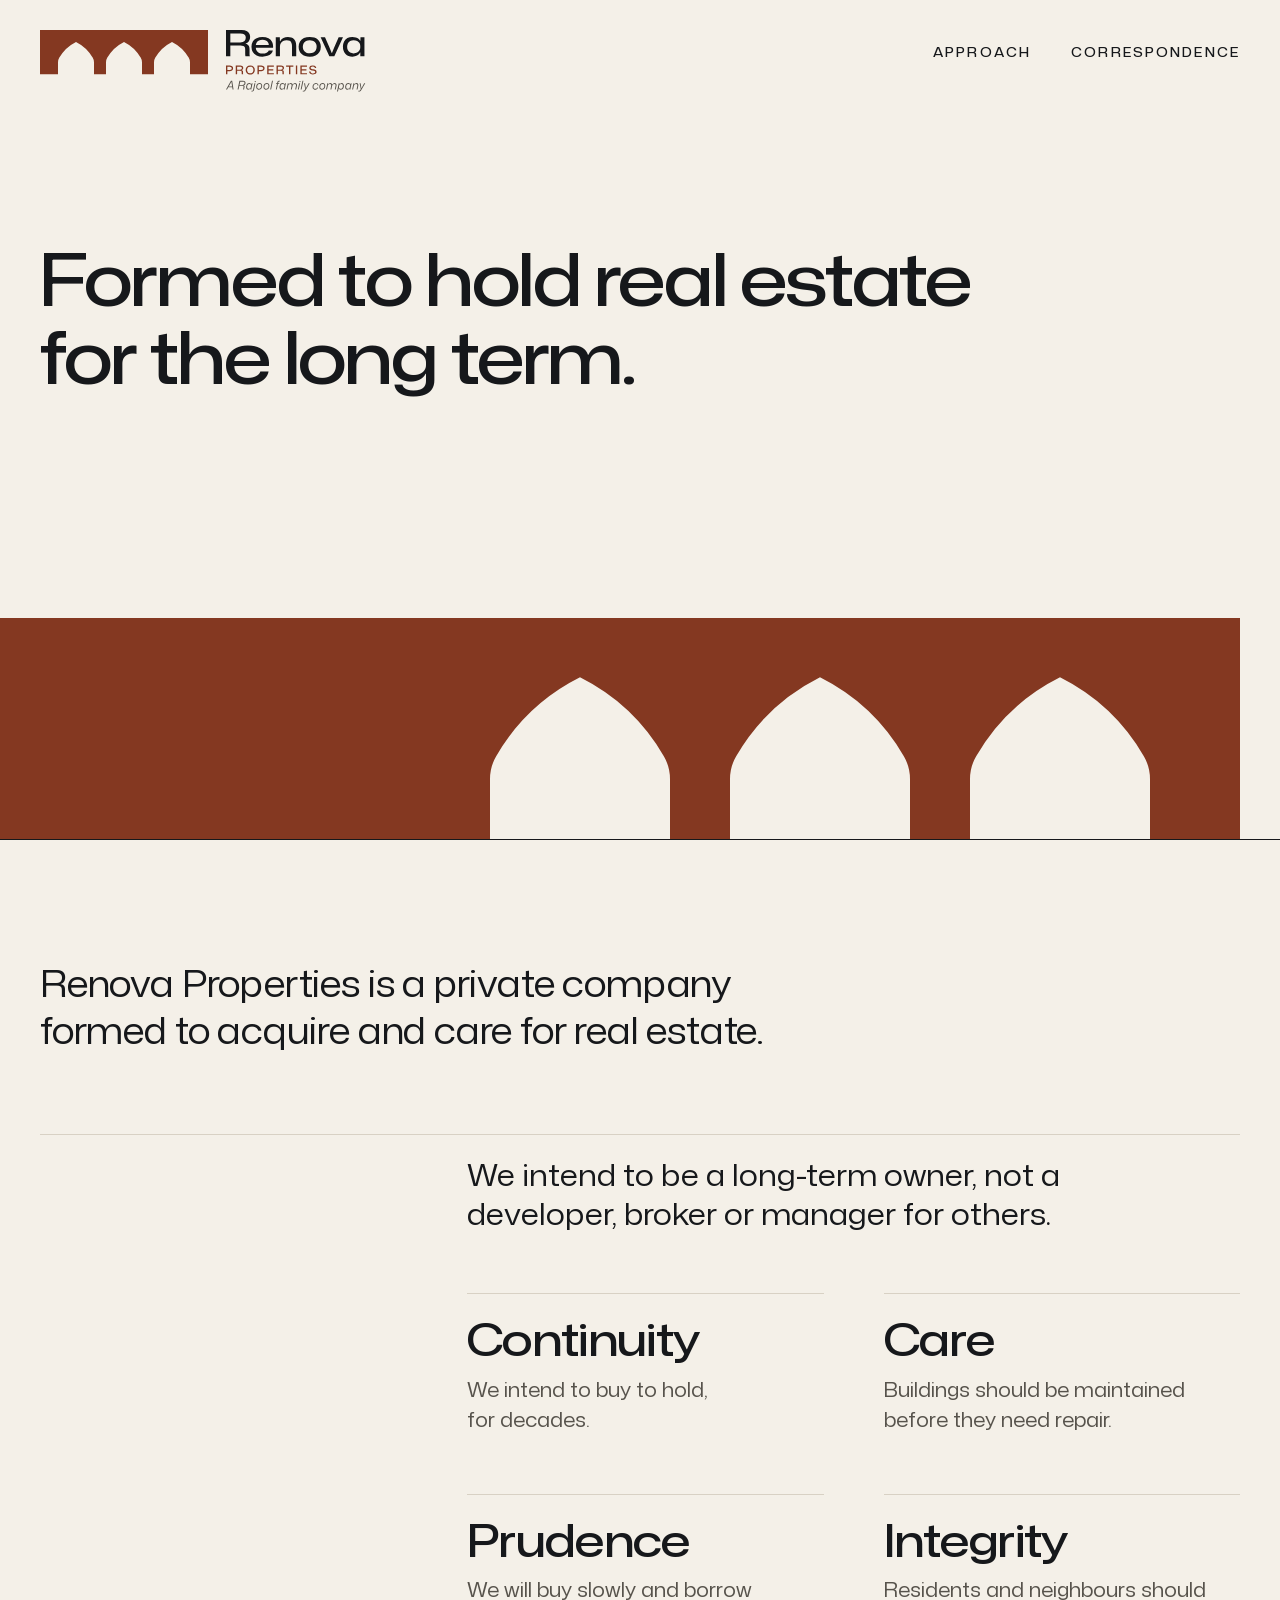
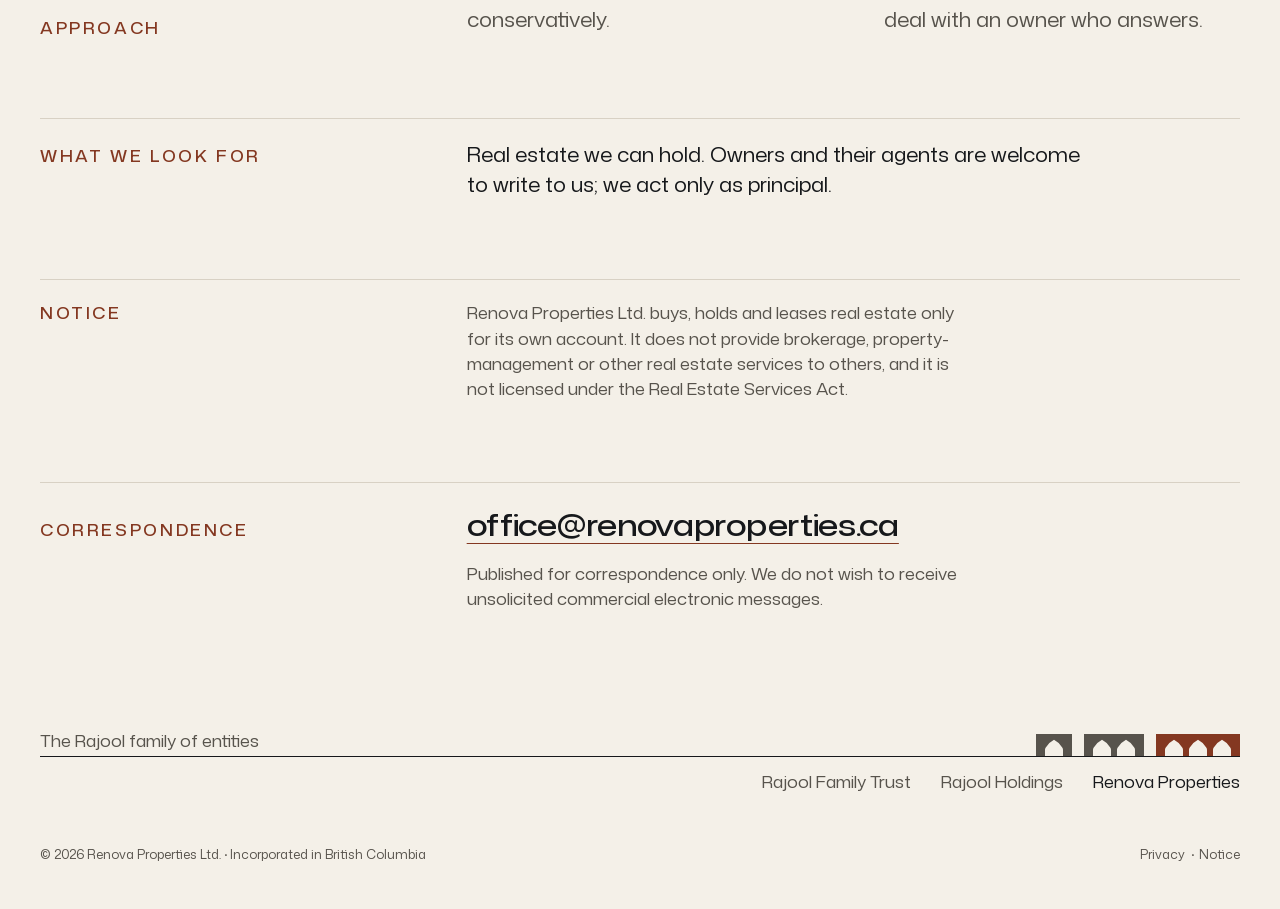
==== commit 6cbd2497: "Publish site (source 63b753d)" ====
--- a/index.html
+++ b/index.html
@@ -15,21 +15,20 @@
 <meta property="og:description" content="A private British Columbia company formed to acquire, care for and hold real estate for the long term.">
 <meta property="og:url" content="https://renovaproperties.ca/">
 <meta property="og:locale" content="en_CA">
-<meta property="og:image" content="https://renovaproperties.ca/assets/og.png?v=f9cfff2ec0">
+<meta property="og:image" content="https://renovaproperties.ca/assets/og.png?v=c6cda3461e">
 <meta property="og:image:type" content="image/png">
 <meta property="og:image:width" content="1200">
 <meta property="og:image:height" content="630">
 <meta property="og:image:alt" content="Renova Properties">
 <meta name="twitter:card" content="summary_large_image">
 <script type="application/ld+json">{"@context":"https://schema.org","@graph":[{"@type":"Corporation","@id":"https://renovaproperties.ca/#organization","name":"Renova Properties","legalName":"Renova Properties Ltd.","url":"https://renovaproperties.ca/","email":"office\u0040renovaproperties.ca","logo":"https://renovaproperties.ca/apple-touch-icon.png","description":"A private British Columbia company formed to acquire, care for and hold real estate for the long term."},{"@type":"WebSite","@id":"https://renovaproperties.ca/#website","name":"Renova Properties","url":"https://renovaproperties.ca/","publisher":{"@id":"https://renovaproperties.ca/#organization"}}]}</script>
-<meta name="color-scheme" content="light dark">
-<meta name="theme-color" content="#F4F0E8" media="(prefers-color-scheme: light)">
-<meta name="theme-color" content="#111315" media="(prefers-color-scheme: dark)">
+<meta name="color-scheme" content="light">
+<meta name="theme-color" content="#F4F0E8">
 <link rel="preload" href="./assets/fonts/monasans-expanded-500-latin.woff2?v=4d032e9714" as="font" type="font/woff2" crossorigin>
-<link rel="preload" href="./assets/fonts/monasans-text-400-latin.woff2?v=869398f5a4" as="font" type="font/woff2" crossorigin>
-<link rel="stylesheet" href="./assets/site.css?v=4d3940e1ae">
-<link rel="icon" href="./favicon.ico?v=f372b1e58c" sizes="32x32">
-<link rel="icon" href="./icon.svg?v=c2fe172650" type="image/svg+xml">
+<link rel="preload" href="./assets/fonts/monasans-semiexpanded-400-latin.woff2?v=7b20d30480" as="font" type="font/woff2" crossorigin>
+<link rel="stylesheet" href="./assets/site.css?v=89d8c817e9">
+<link rel="icon" href="./favicon.ico?v=6ed0759dfd" sizes="32x32">
+<link rel="icon" href="./icon.svg?v=09286f09c6" type="image/svg+xml">
 <link rel="apple-touch-icon" href="./apple-touch-icon.png?v=fc18b44050">
 
 </head>
@@ -51,8 +50,7 @@
 <main id="main" tabindex="-1">
 <section class="hero">
 <div class="wrap hero__text">
-<h1 class="hero__name">Renova Properties</h1>
-<p class="hero__line">Formed to hold real&nbsp;estate for the long&nbsp;term.</p>
+<h1 class="hero__line">Formed to hold real&nbsp;estate for the long&nbsp;term.</h1>
 </div>
 <div class="bridge"><div class="wrap bridge__wrap"><svg class="span-bar" viewBox="0 0 420 110.5" aria-hidden="true"><path class="mark" d="M-5000 110.5V0H420V110.5H375V80.5A22.5 22.5 0 0 0 371.99 69.25A100.44 100.44 0 0 0 330 29.67A100.44 100.44 0 0 0 288.01 69.25A22.5 22.5 0 0 0 285 80.5V110.5H255V80.5A22.5 22.5 0 0 0 251.99 69.25A100.44 100.44 0 0 0 210 29.67A100.44 100.44 0 0 0 168.01 69.25A22.5 22.5 0 0 0 165 80.5V110.5H135V80.5A22.5 22.5 0 0 0 131.99 69.25A100.44 100.44 0 0 0 90 29.67A100.44 100.44 0 0 0 48.01 69.25A22.5 22.5 0 0 0 45 80.5V110.5Z"/></svg></div></div>
 </section>
--- a/assets/site.css
+++ b/assets/site.css
@@ -18,6 +18,22 @@
 @font-face {
   font-family: "Mona Sans SemiExpanded";
   font-style: normal;
+  font-weight: 400;
+  font-display: swap;
+  src: url("fonts/monasans-semiexpanded-400-latin-ext.woff2?v=ca2d2a0001") format("woff2");
+  unicode-range: U+0100-02BA, U+02BD-02C5, U+02C7-02CC, U+02CE-02D7, U+02DD-02FF, U+0304, U+0308, U+0329, U+1D00-1DBF, U+1E00-1E9F, U+1EF2-1EFF, U+2020, U+20A0-20AB, U+20AD-20C4, U+2113, U+2C60-2C7F, U+A720-A7FF;
+}
+@font-face {
+  font-family: "Mona Sans SemiExpanded";
+  font-style: normal;
+  font-weight: 400;
+  font-display: swap;
+  src: url("fonts/monasans-semiexpanded-400-latin.woff2?v=7b20d30480") format("woff2");
+  unicode-range: U+0000-00FF, U+0131, U+0152-0153, U+02BB-02BC, U+02C6, U+02DA, U+02DC, U+0304, U+0308, U+0329, U+2000-206F, U+20AC, U+2122, U+2191, U+2193, U+2212, U+2215, U+FEFF, U+FFFD;
+}
+@font-face {
+  font-family: "Mona Sans SemiExpanded";
+  font-style: normal;
   font-weight: 500;
   font-display: swap;
   src: url("fonts/monasans-semiexpanded-500-latin-ext.woff2?v=015ec00944") format("woff2");
@@ -31,25 +47,9 @@
   src: url("fonts/monasans-semiexpanded-500-latin.woff2?v=79d76f1848") format("woff2");
   unicode-range: U+0000-00FF, U+0131, U+0152-0153, U+02BB-02BC, U+02C6, U+02DA, U+02DC, U+0304, U+0308, U+0329, U+2000-206F, U+20AC, U+2122, U+2191, U+2193, U+2212, U+2215, U+FEFF, U+FFFD;
 }
-@font-face {
-  font-family: "Mona Sans";
-  font-style: normal;
-  font-weight: 400;
-  font-display: swap;
-  src: url("fonts/monasans-text-400-latin-ext.woff2?v=d0cb6b23a5") format("woff2");
-  unicode-range: U+0100-02BA, U+02BD-02C5, U+02C7-02CC, U+02CE-02D7, U+02DD-02FF, U+0304, U+0308, U+0329, U+1D00-1DBF, U+1E00-1E9F, U+1EF2-1EFF, U+2020, U+20A0-20AB, U+20AD-20C4, U+2113, U+2C60-2C7F, U+A720-A7FF;
-}
-@font-face {
-  font-family: "Mona Sans";
-  font-style: normal;
-  font-weight: 400;
-  font-display: swap;
-  src: url("fonts/monasans-text-400-latin.woff2?v=869398f5a4") format("woff2");
-  unicode-range: U+0000-00FF, U+0131, U+0152-0153, U+02BB-02BC, U+02C6, U+02DA, U+02DC, U+0304, U+0308, U+0329, U+2000-206F, U+20AC, U+2122, U+2191, U+2193, U+2212, U+2215, U+FEFF, U+FFFD;
-}
 @layer tokens {
 :root {
-  color-scheme: light dark;
+  color-scheme: light;
   --paper:         oklch(95.6% 0.011 84.6);
   --paper-raised:  oklch(98.3% 0.006 84.6);
   --stone:         oklch(86.3% 0.019 83.1);
@@ -69,6 +69,9 @@
   --cypress-wash:  oklch(92.5% 0.022 169.3);
   --lapis-wash:    oklch(92.5% 0.022 268.0);
   --brick-wash:    oklch(92.5% 0.022 37.4);
+  --cypress-wash-dark: oklch(26% 0.035 169.3);
+  --lapis-wash-dark:   oklch(26% 0.035 268.0);
+  --brick-wash-dark:   oklch(26% 0.035 37.4);
   --cypress: var(--cypress-700);
   --lapis:   var(--lapis-700);
   --brick:   var(--brick-700);
@@ -81,7 +84,7 @@
   --theme-color: #F4F0E8;
   --font-display: "Mona Sans Expanded", "Helvetica Neue", Arial, ui-sans-serif, system-ui, sans-serif;
   --font-caps:    "Mona Sans SemiExpanded", "Helvetica Neue", Arial, ui-sans-serif, system-ui, sans-serif;
-  --font-text:    "Mona Sans", ui-sans-serif, system-ui, -apple-system, "Segoe UI", "Helvetica Neue", Arial, sans-serif;
+  --font-text:    "Mona Sans SemiExpanded", ui-sans-serif, system-ui, -apple-system, "Segoe UI", "Helvetica Neue", Arial, sans-serif;
   --weight-display: 500;
   --weight-caps:    500;
   --weight-text:    400;
@@ -96,8 +99,7 @@
   --leading-tight: 1.1;
   --leading-snug:  1.3;
   --leading-body:  1.5;
-  --measure:       64ch;
-  --measure-lead:  36ch;
+  --measure:       45ch;
   --step--2: clamp(0.7762rem, 0.7539rem + 0.0988vw, 0.8330rem);
   --step--1: clamp(0.9081rem, 0.8642rem + 0.1953vw, 1.0204rem);
   --step-0:  clamp(1.0625rem, 0.9891rem + 0.3261vw, 1.2500rem);
@@ -108,7 +110,7 @@
   --step-5:  clamp(2.3295rem, 1.8917rem + 1.9456vw, 3.4482rem);
   --step-6:  clamp(2.7255rem, 2.1391rem + 2.6062vw, 4.2240rem);
   --step-7:  clamp(3.2500rem, 2.5261rem + 3.2174vw, 5.1000rem);
-  --hero-name: clamp(3.2500rem, 1.7826rem + 6.5217vw, 7.0000rem);
+  --hero-line: clamp(2.1250rem, 1.1957rem + 4.1304vw, 4.5000rem);
   --space-3xs: clamp(0.2656rem, 0.2473rem + 0.0815vw, 0.3125rem);
   --space-2xs: clamp(0.5312rem, 0.4946rem + 0.1630vw, 0.6250rem);
   --space-xs:  clamp(0.7969rem, 0.7418rem + 0.2446vw, 0.9375rem);
@@ -146,23 +148,6 @@
   --accent:      var(--text);
   --accent-wash: var(--rule-color);
 }
-@media (prefers-color-scheme: dark) {
-  :root {
-    --cypress: var(--cypress-300);
-    --lapis:   var(--lapis-300);
-    --brick:   var(--brick-300);
-    --cypress-wash: oklch(26% 0.035 169.3);
-    --lapis-wash:   oklch(26% 0.035 268.0);
-    --brick-wash:   oklch(26% 0.035 37.4);
-    --bg:          var(--night);
-    --bg-raised:   var(--night-raised);
-    --text:        var(--night-ink);
-    --text-2:      var(--night-ink-2);
-    --rule-color:  var(--night-stone);
-    --on-accent:   var(--night);
-    --theme-color: #111315;
-  }
-}
 @media (prefers-reduced-motion: reduce) {
   :root { --dur-1: 0ms; --dur-2: 0ms; --dur-3: 0ms; }
 }
@@ -378,20 +363,11 @@
   }
   .hero__text { grid-row: 2; }
   .hero > .bridge { grid-row: 4; }
-  .hero__name {
-    font-size: var(--hero-name);
-    line-height: var(--leading-display);
-    letter-spacing: -0.025em;
-  }
   .hero__line {
-    margin-block-start: var(--space-s-l);
-    text-wrap: balance;
-    font-size: var(--step-1);
-    line-height: var(--leading-snug);
-    color: var(--text-2);
-  }
-  @media (width < 64rem) {
-    .hero__name { letter-spacing: -0.018em; }
+    max-inline-size: 14em;
+    font-size: var(--hero-line);
+    line-height: 1.08;
+    letter-spacing: var(--tracking-hero);
   }
   @media (width < 64rem) {
     .hero { display: block; min-block-size: 0; padding-block: var(--space-xl) 0; }
@@ -402,8 +378,7 @@
     .hero { padding-block-start: var(--space-l); }
     .hero > .bridge { margin-block-start: var(--space-l); }
     .statement { padding-block-start: var(--space-l); }
-    .hero__name { font-size: var(--hero-name-phone, var(--hero-name)); letter-spacing: -0.01em; }
-    .hero__line { font-size: var(--step-2); line-height: 1.25; max-inline-size: 15em; }
+    .hero__line { line-height: 1.12; }
   }
   .bridge { container-type: inline-size; overflow-x: clip; }
   .bridge__wrap { display: flex; justify-content: flex-end; }
@@ -413,9 +388,9 @@
     block-size: var(--rule);
     background: var(--text);
   }
-  .span-bar, .span-art {
+  .span-bar {
     --reach: calc((100cqi + min(100cqi - 2 * var(--gutter), var(--content-max))) / 2);
-    --u-fit: calc(var(--reach) * var(--hero-share) / var(--span-units));
+    --u-fit: calc(var(--reach) * var(--hero-share) / var(--span-family-units));
     --u: min(var(--u-hero), var(--u-fit));
     flex: none;
     inline-size: calc(var(--u) * var(--span-units));
@@ -423,14 +398,13 @@
     overflow: visible;
   }
   @media (width >= 48rem) {
-    .span-bar, .span-art { --u-fit: calc(var(--reach) / (var(--span-units) + var(--hero-lead))); }
+    .span-bar { --u-fit: calc(var(--reach) / (var(--span-family-units) + var(--hero-lead))); }
   }
   @supports (inline-size: round(down, 3px, 2px)) {
-    .span-bar, .span-art { --u: round(down, min(var(--u-hero), var(--u-fit)), 2px); }
-  }
-  .span-bar .mark, .span-art .mark { fill: var(--accent); }
+    .span-bar { --u: round(down, min(var(--u-hero), var(--u-fit)), 2px); }
+  }
+  .span-bar .mark { fill: var(--accent); }
   @media (width >= 48rem) and (height <= 43rem) {
-    .hero__line { margin-block-start: var(--space-s); }
     :root { --hero-below: var(--space-l); }
   }
   @media (width >= 48rem) and (height <= 38rem) {
@@ -479,7 +453,7 @@
   .link-row a { display: inline-block; padding-block: 0.25rem; }
   .mailbox { font: var(--weight-display) var(--step-2)/1.2 var(--font-display); letter-spacing: var(--tracking-heading); overflow-wrap: anywhere; }
   .mailbox a { display: inline-block; padding-block: 0.15em; }
-  .casl { max-inline-size: 52ch; font-size: var(--step--1); color: var(--text-2); }
+  .casl { max-inline-size: var(--measure); font-size: var(--step--1); color: var(--text-2); }
   .mailbox + .casl { margin-block-start: var(--space-xs); }
   .site-footer { margin-block-start: var(--space-xl-3xl); padding-block-end: var(--space-l); }
   .family {
@@ -565,12 +539,11 @@
     .section, .principles > div { break-inside: avoid; }
   }
 }
-@layer tokens {:root{--lockup-small-units:155;--lockup-small-wunits:815;--lockup-family-units:155;--lockup-small-band:55.41;--span-units:42}}
+@layer tokens {:root{--lockup-small-units:155;--lockup-small-wunits:815;--lockup-family-units:155;--lockup-small-band:55.41;--span-units:42;--span-family-units:42}}
 @layer tokens {
   :root {
     --accent: var(--brick);
     --accent-wash: var(--brick-wash);
-    --hero-name-phone: min(3.75rem, (100vw - 2 * var(--gutter)) / 5.3);
   }
   @media (width < 48rem) {
     :root { --header-extra: calc(2.75rem + var(--space-2xs)); }
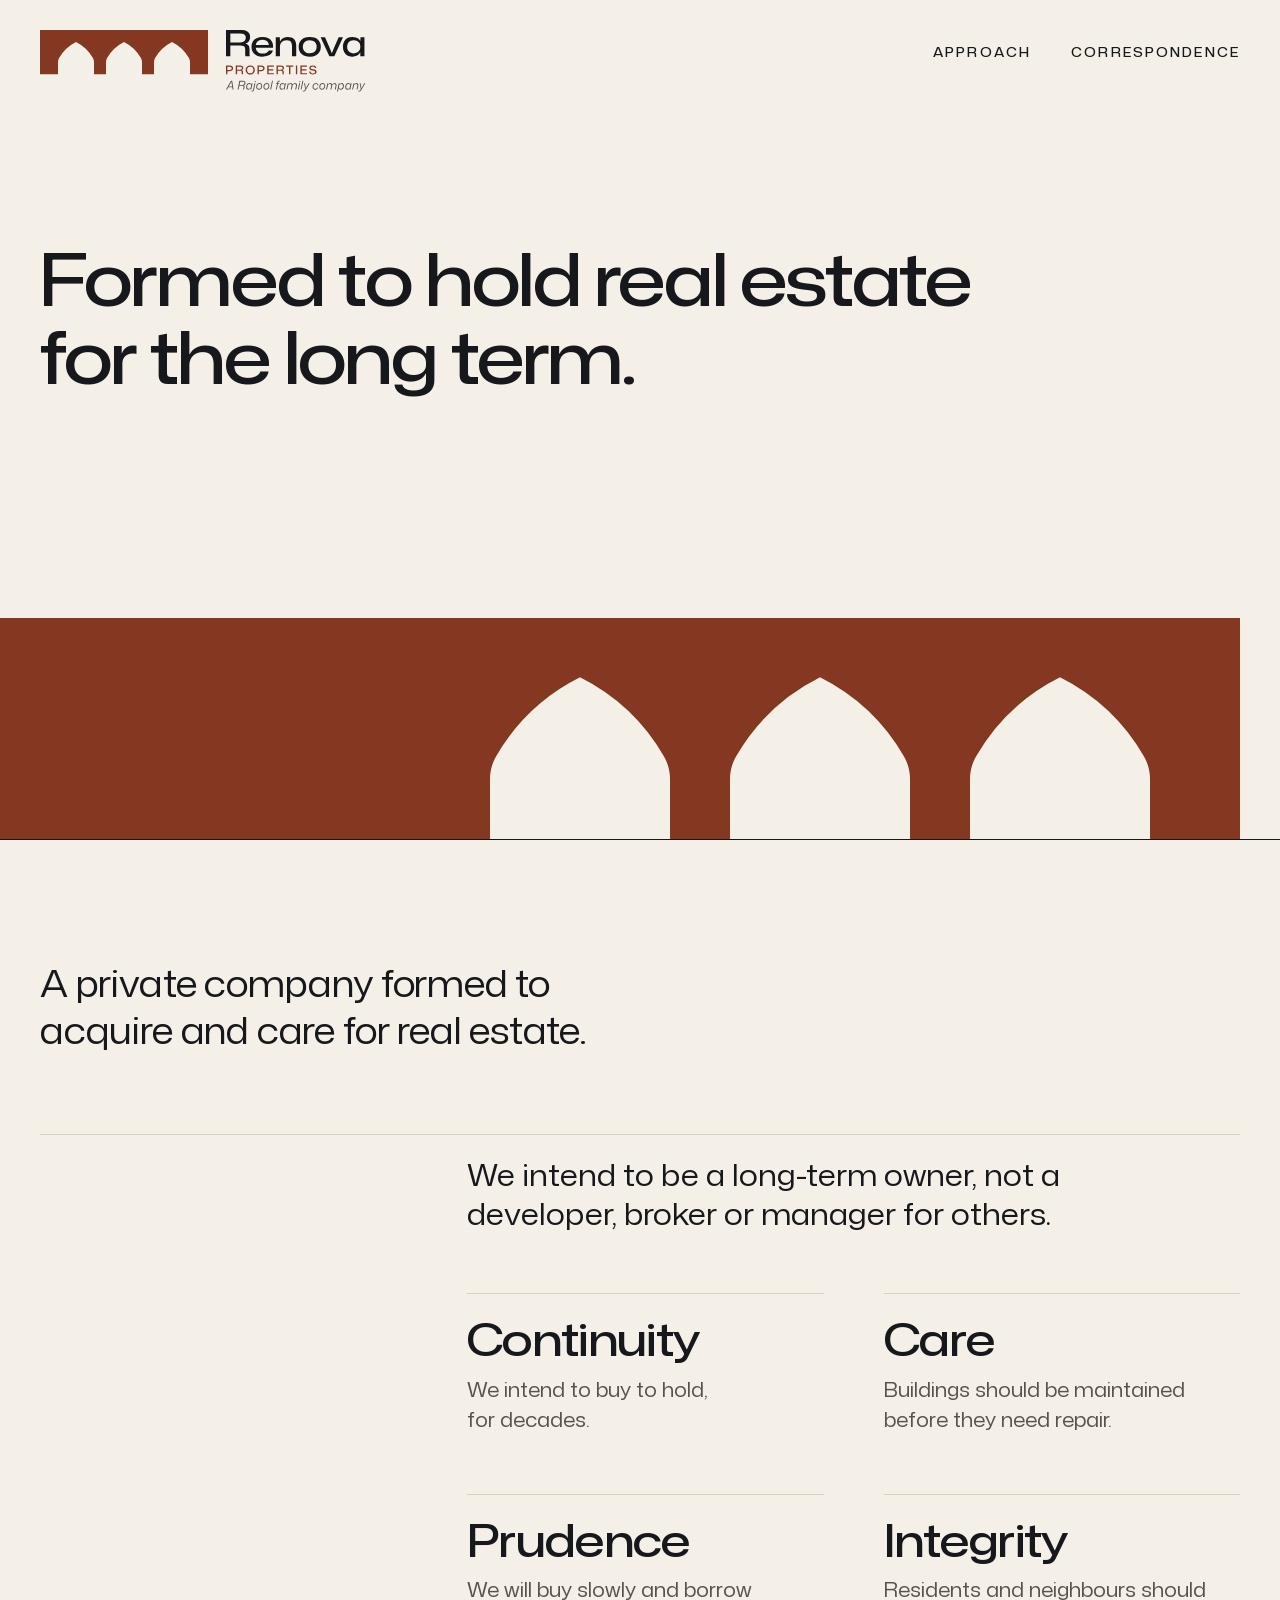
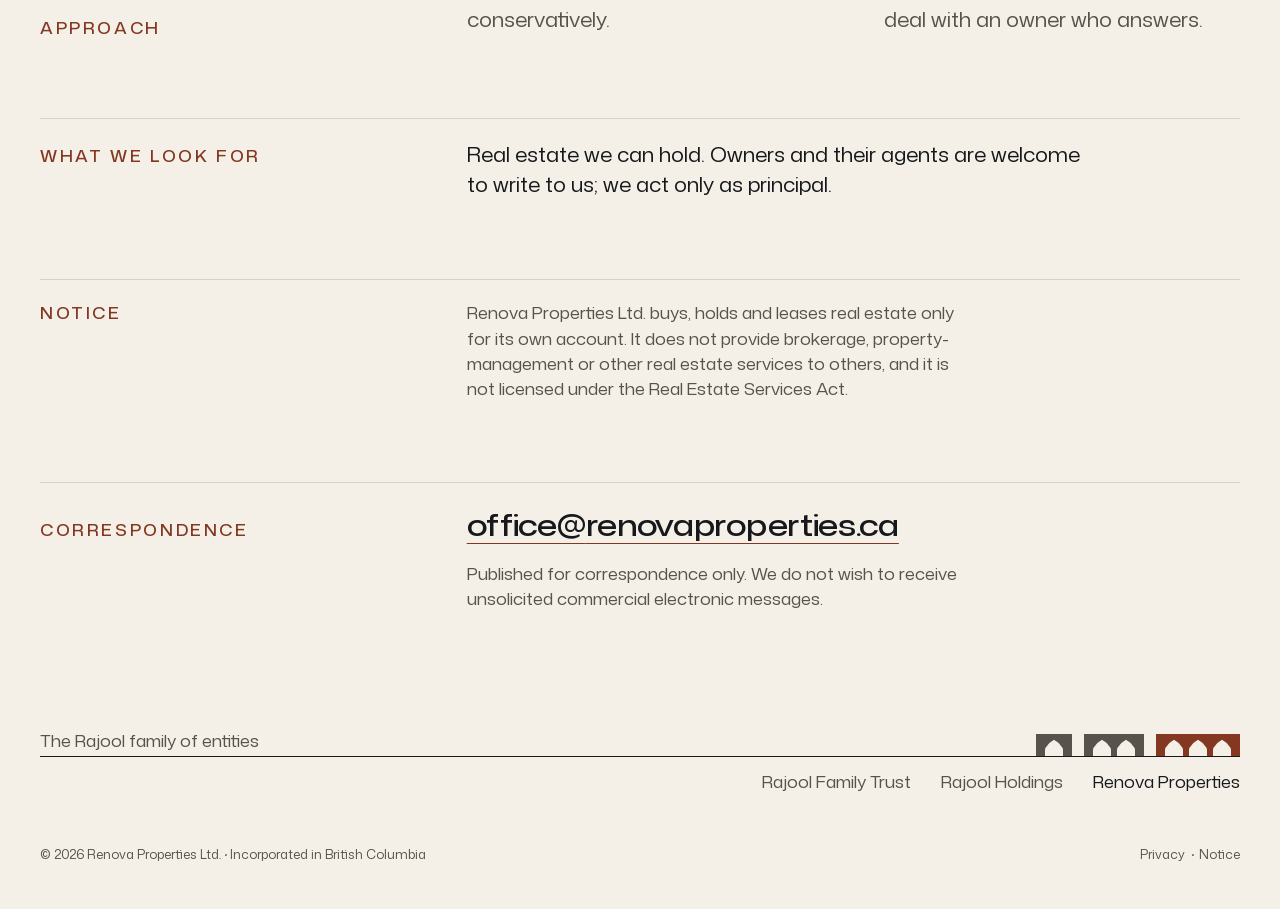
==== commit 1e71bd30: "Publish site (source 8588be8)" ====
--- a/index.html
+++ b/index.html
@@ -26,7 +26,7 @@
 <meta name="theme-color" content="#F4F0E8">
 <link rel="preload" href="./assets/fonts/monasans-expanded-500-latin.woff2?v=4d032e9714" as="font" type="font/woff2" crossorigin>
 <link rel="preload" href="./assets/fonts/monasans-semiexpanded-400-latin.woff2?v=7b20d30480" as="font" type="font/woff2" crossorigin>
-<link rel="stylesheet" href="./assets/site.css?v=89d8c817e9">
+<link rel="stylesheet" href="./assets/site.css?v=3ea23cbf12">
 <link rel="icon" href="./favicon.ico?v=6ed0759dfd" sizes="32x32">
 <link rel="icon" href="./icon.svg?v=09286f09c6" type="image/svg+xml">
 <link rel="apple-touch-icon" href="./apple-touch-icon.png?v=fc18b44050">
@@ -56,7 +56,7 @@
 </section>
 
 <div class="wrap statement">
-<p>Renova Properties is a private company formed to acquire and care for real&nbsp;estate.</p>
+<p>A private company formed to acquire and care for real&nbsp;estate.</p>
 </div>
 
 <section class="section" id="approach">
@@ -92,7 +92,7 @@
 <div class="wrap section__grid">
 <h2>Correspondence</h2>
 <div class="prose">
-<p class="mailbox"><a href="&#109;&#97;&#105;&#108;&#116;&#111;&#58;&#111;&#102;&#102;&#105;&#99;&#101;&#64;&#114;&#101;&#110;&#111;&#118;&#97;&#112;&#114;&#111;&#112;&#101;&#114;&#116;&#105;&#101;&#115;&#46;&#99;&#97;">&#111;&#102;&#102;&#105;&#99;&#101;&#64;&#114;&#101;&#110;&#111;&#118;&#97;&#112;&#114;&#111;&#112;&#101;&#114;&#116;&#105;&#101;&#115;&#46;&#99;&#97;</a></p>
+<p class="mailbox"><a href="&#109;&#97;&#105;&#108;&#116;&#111;&#58;&#111;&#102;&#102;&#105;&#99;&#101;&#64;&#114;&#101;&#110;&#111;&#118;&#97;&#112;&#114;&#111;&#112;&#101;&#114;&#116;&#105;&#101;&#115;&#46;&#99;&#97;">&#111;&#102;&#102;&#105;&#99;&#101;&#64;<wbr>&#114;&#101;&#110;&#111;&#118;&#97;&#112;&#114;&#111;&#112;&#101;&#114;&#116;&#105;&#101;&#115;&#46;&#99;&#97;</a></p>
 <p class="casl">Published for correspondence only. We do not wish to receive unsolicited commercial electronic messages.</p>
 
 </div>
--- a/assets/site.css
+++ b/assets/site.css
@@ -451,7 +451,7 @@
   }
   .section--small .prose { font-size: var(--step--1); line-height: 1.55; color: var(--text-2); }
   .link-row a { display: inline-block; padding-block: 0.25rem; }
-  .mailbox { font: var(--weight-display) var(--step-2)/1.2 var(--font-display); letter-spacing: var(--tracking-heading); overflow-wrap: anywhere; }
+  .mailbox { font: var(--weight-display) var(--step-2)/1.2 var(--font-display); letter-spacing: var(--tracking-heading); overflow-wrap: normal; }
   .mailbox a { display: inline-block; padding-block: 0.15em; }
   .casl { max-inline-size: var(--measure); font-size: var(--step--1); color: var(--text-2); }
   .mailbox + .casl { margin-block-start: var(--space-xs); }
